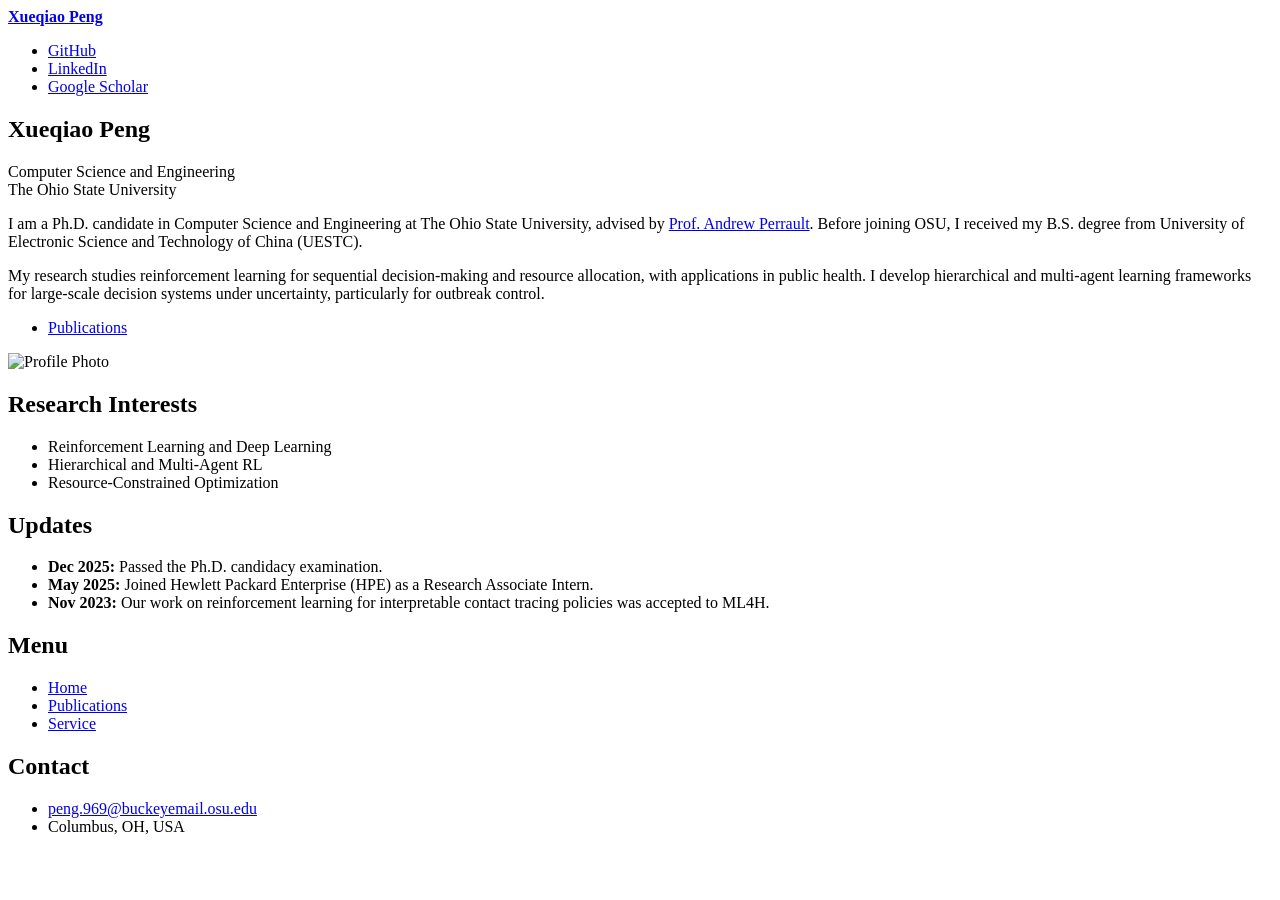
==== index.html @ 5bbfb10b "service change" ====
<!DOCTYPE HTML>
<html>
	<head>
		<title>Xueqiao Peng</title>
		<link rel="icon" href="images/favicon.png" type="image/x-icon">
		<meta charset="utf-8" />
		<meta name="viewport" content="width=device-width, initial-scale=1, user-scalable=no" />
		<link rel="stylesheet" href="assets/css/main.css" />
	</head>

	<body class="is-preload">

		<div id="wrapper">

			<!-- ================= MAIN ================= -->

			<div id="main">
				<div class="inner">

					<header id="header">
						<a href="index.html" class="logo"><strong>Xueqiao Peng</strong></a>
						<ul class="icons">
							<li>
								<a href="https://github.com/XueqiaoPeng" target="_blank" class="icon brands fa-github">
									<span class="label">GitHub</span>
								</a>
							</li>
							<li>
								<a href="https://www.linkedin.com/in/xueqiao-peng-43959520b/" target="_blank" class="icon brands fa-linkedin">
									<span class="label">LinkedIn</span>
								</a>
							</li>
							<li>
								<a href="https://scholar.google.com/citations?user=OROSNfIAAAAJ&hl=en" target="_blank" class="icon solid fa-graduation-cap">
									<span class="label">Google Scholar</span>
								</a>
							</li>
						</ul>
					</header>

					<!-- ===== Banner ===== -->

					<section id="banner">
						<div class="content">
							<header>
								<h1>Xueqiao Peng</h1>
								<p>
									Computer Science and Engineering <br>
									The Ohio State University
								</p>
							</header>

							<p>
								I am a Ph.D. candidate in Computer Science and Engineering at The Ohio State University, advised by 
								<a href="https://aperrault.github.io/" target="_blank">Prof. Andrew Perrault</a>. 
								Before joining OSU, I received my B.S. degree from University of Electronic Science and Technology of China (UESTC).
						
							</p>
							
							<p>
								My research studies reinforcement learning for sequential decision-making and resource allocation, with applications in public health. 
								I develop hierarchical and multi-agent learning frameworks for large-scale decision systems under uncertainty, particularly for outbreak control.
							</p>

							<ul class="actions">
								<!-- <li><a href="projects.html" class="button primary">View Projects</a></li> -->
								<li><a href="publications.html" class="button">Publications</a></li>
							</ul>


						</div>

						<span class="image main">
							<img src="images/IMG_8704.png" alt="Profile Photo" style="width: 200px; max-width: 60vw;" />
						</span>
					</section>

					<!-- ===== Research Areas ===== -->

					<section>
						<header class="major">
							<h2>Research Interests</h2>
						</header>

						<ul>
							<li>Reinforcement Learning and Deep Learning</li>
							<li>Hierarchical and Multi-Agent RL</li>
							<li>Resource-Constrained Optimization</li>
						</ul>
					</section>

					<!-- ===== Updates ===== -->

					<section>
						<header class="major">
							<h2>Updates</h2>
						</header>

						<ul>
							<li><b>Dec 2025:</b> Passed the Ph.D. candidacy examination.</li>
							<li><b>May 2025:</b> Joined Hewlett Packard Enterprise (HPE) as a Research Associate Intern.</li>
							<li><b>Nov 2023:</b> Our work on reinforcement learning for interpretable contact tracing policies was accepted to ML4H.</li>
						</ul>
					</section>
				</div>
			</div>

			<!-- ================= SIDEBAR ================= -->

			<div id="sidebar">
				<div class="inner">

					<nav id="menu">
						<header class="major">
							<h2>Menu</h2>
						</header>
						<ul>
							<li><a href="index.html">Home</a></li>
							<!-- <li><a href="projects.html">Projects</a></li> -->
							<li><a href="publications.html">Publications</a></li>
							<li><a href="service.html">Service</a></li>
						</ul>
					</nav>

					<section>
						<header class="major">
							<h2>Contact</h2>
						</header>
						<ul class="contact">
							<li class="icon solid fa-envelope">
								<a href="mailto:peng.969@buckeyemail.osu.edu">
									peng.969@buckeyemail.osu.edu
								</a>
							</li>
							<li class="icon solid fa-home">
								Columbus, OH, USA
							</li>
						</ul>
					</section>

					<footer id="footer"></footer>

				</div>
			</div>

		</div>

		<script src="assets/js/jquery.min.js"></script>
		<script src="assets/js/browser.min.js"></script>
		<script src="assets/js/breakpoints.min.js"></script>
		<script src="assets/js/util.js"></script>
		<script src="assets/js/main.js"></script>

	</body>
</html>
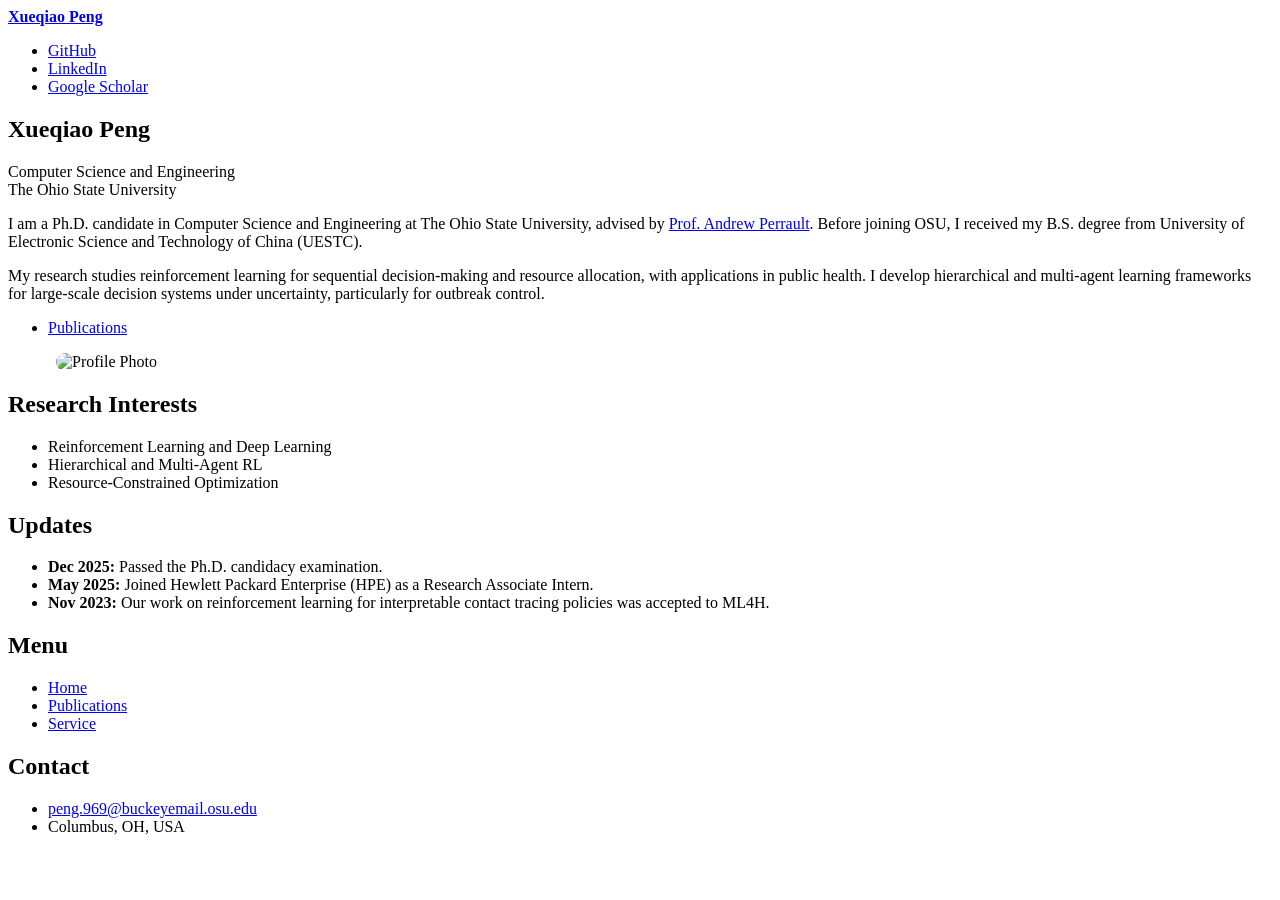
==== commit 6334563f: "photo position" ====
--- a/index.html
+++ b/index.html
@@ -70,8 +70,8 @@
 
 						</div>
 
-						<span class="image main">
-							<img src="images/IMG_8704.png" alt="Profile Photo" style="width: 200px; max-width: 60vw;" />
+						<span class="image main" style="margin-top: 30px; margin-left: 48px;">
+							<img src="images/me.jpg" alt="Profile Photo" style="width: 220px; height: auto; border-radius: 12px;" />
 						</span>
 					</section>
 
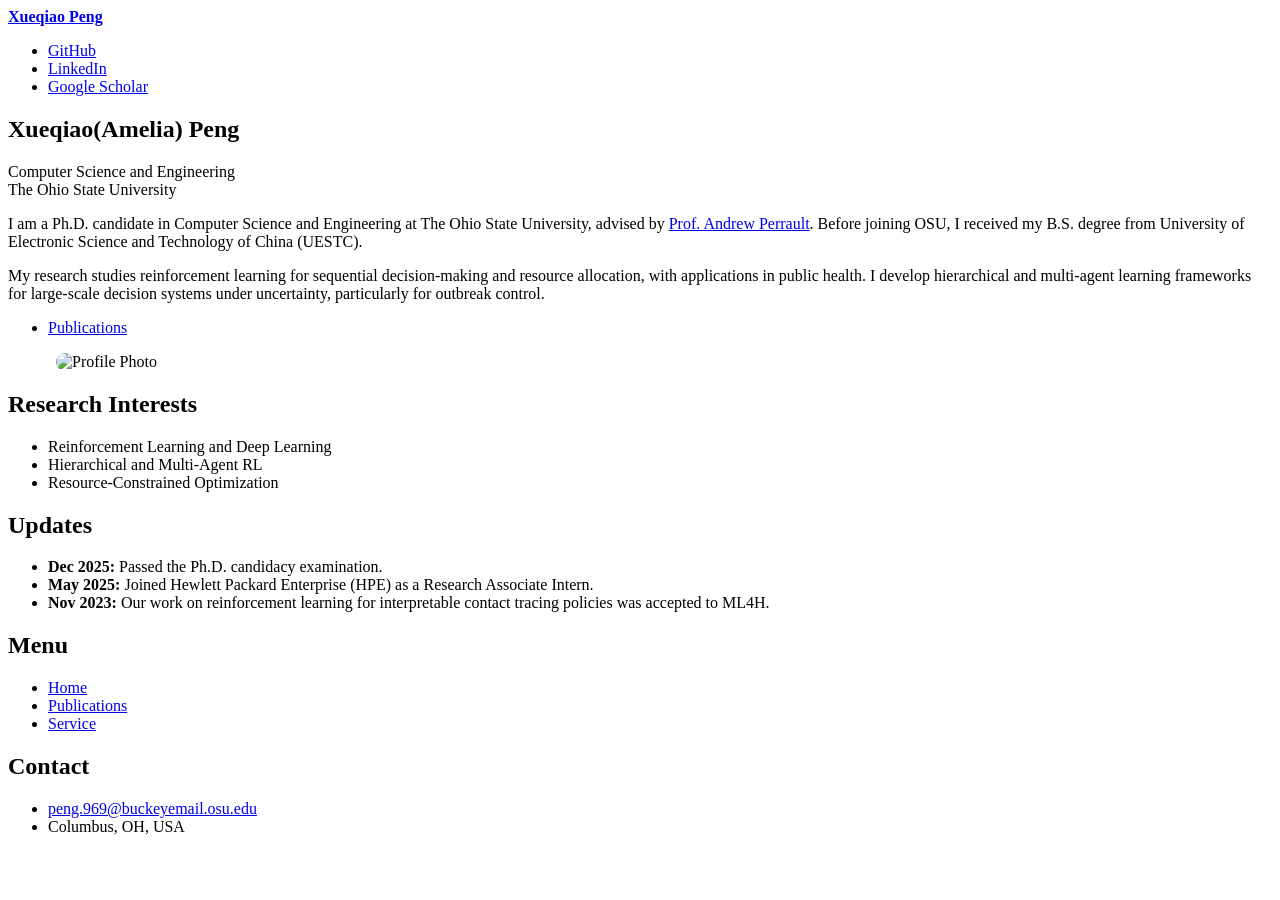
==== commit 0ebd5f55: "name" ====
--- a/index.html
+++ b/index.html
@@ -1,7 +1,7 @@
 <!DOCTYPE HTML>
 <html>
 	<head>
-		<title>Xueqiao Peng</title>
+		<title>Xueqiao(Amelia) Peng</title>
 		<link rel="icon" href="images/favicon.png" type="image/x-icon">
 		<meta charset="utf-8" />
 		<meta name="viewport" content="width=device-width, initial-scale=1, user-scalable=no" />
@@ -43,7 +43,7 @@
 					<section id="banner">
 						<div class="content">
 							<header>
-								<h1>Xueqiao Peng</h1>
+								<h1>Xueqiao(Amelia) Peng</h1>
 								<p>
 									Computer Science and Engineering <br>
 									The Ohio State University
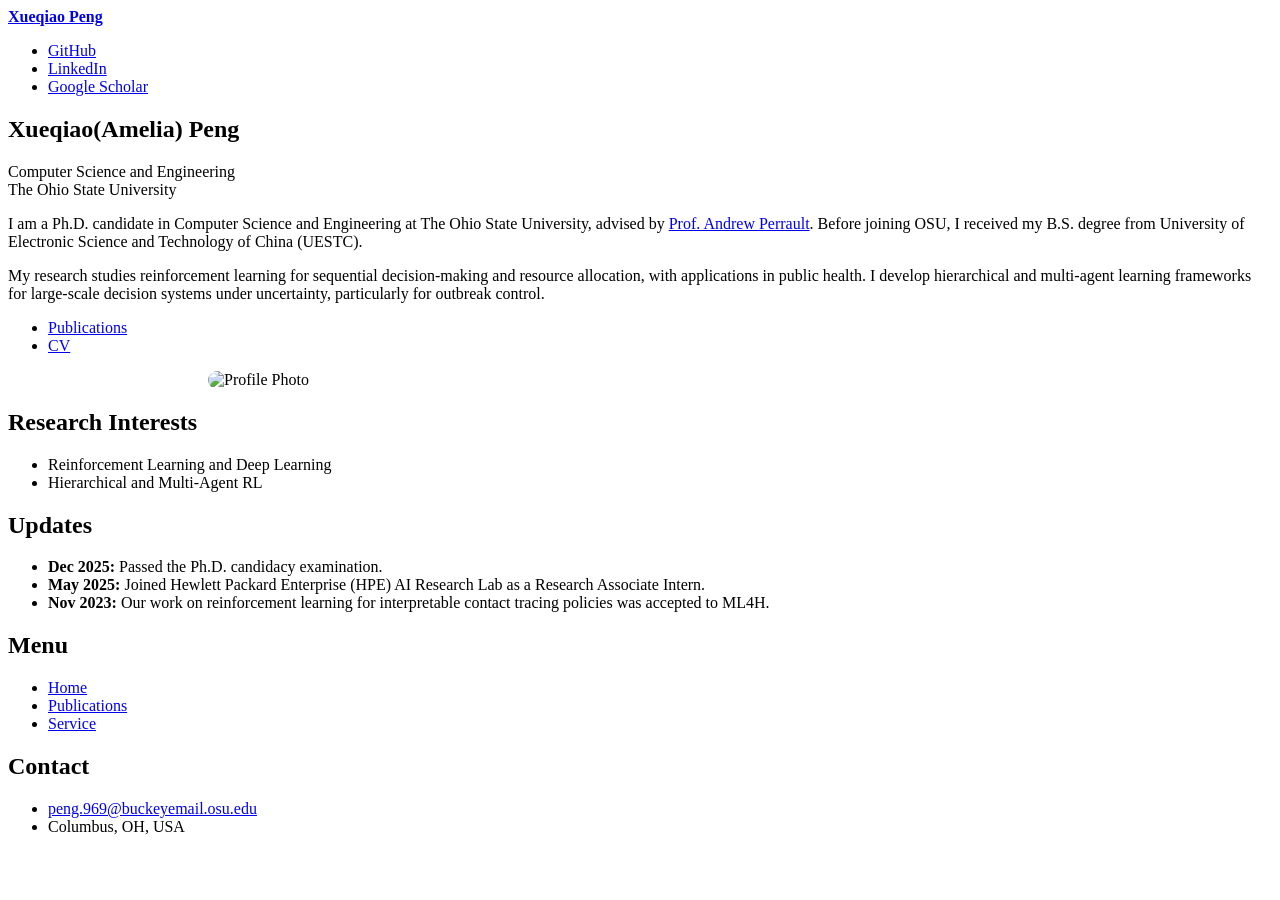
==== commit 2abc456e: "button color" ====
--- a/index.html
+++ b/index.html
@@ -65,13 +65,14 @@
 							<ul class="actions">
 								<!-- <li><a href="projects.html" class="button primary">View Projects</a></li> -->
 								<li><a href="publications.html" class="button">Publications</a></li>
+								<li><a href="papers/Xueqiao_Peng_CV.pdf" target="_blank" rel="noopener noreferrer" class="button">CV</a></li>
 							</ul>
 
 
 						</div>
 
-						<span class="image main" style="margin-top: 30px; margin-left: 48px;">
-							<img src="images/me.jpg" alt="Profile Photo" style="width: 220px; height: auto; border-radius: 12px;" />
+						<span class="image main" style="margin-top: 100px; margin-left: 200px;">
+							<img src="images/me.jpg" alt="Profile Photo" style="width: 300px; height: auto; border-radius: 12px;" />
 						</span>
 					</section>
 
@@ -85,7 +86,7 @@
 						<ul>
 							<li>Reinforcement Learning and Deep Learning</li>
 							<li>Hierarchical and Multi-Agent RL</li>
-							<li>Resource-Constrained Optimization</li>
+							<!-- <li>Resource-Constrained Optimization</li> -->
 						</ul>
 					</section>
 
@@ -98,7 +99,7 @@
 
 						<ul>
 							<li><b>Dec 2025:</b> Passed the Ph.D. candidacy examination.</li>
-							<li><b>May 2025:</b> Joined Hewlett Packard Enterprise (HPE) as a Research Associate Intern.</li>
+							<li><b>May 2025:</b> Joined Hewlett Packard Enterprise (HPE) AI Research Lab as a Research Associate Intern.</li>
 							<li><b>Nov 2023:</b> Our work on reinforcement learning for interpretable contact tracing policies was accepted to ML4H.</li>
 						</ul>
 					</section>
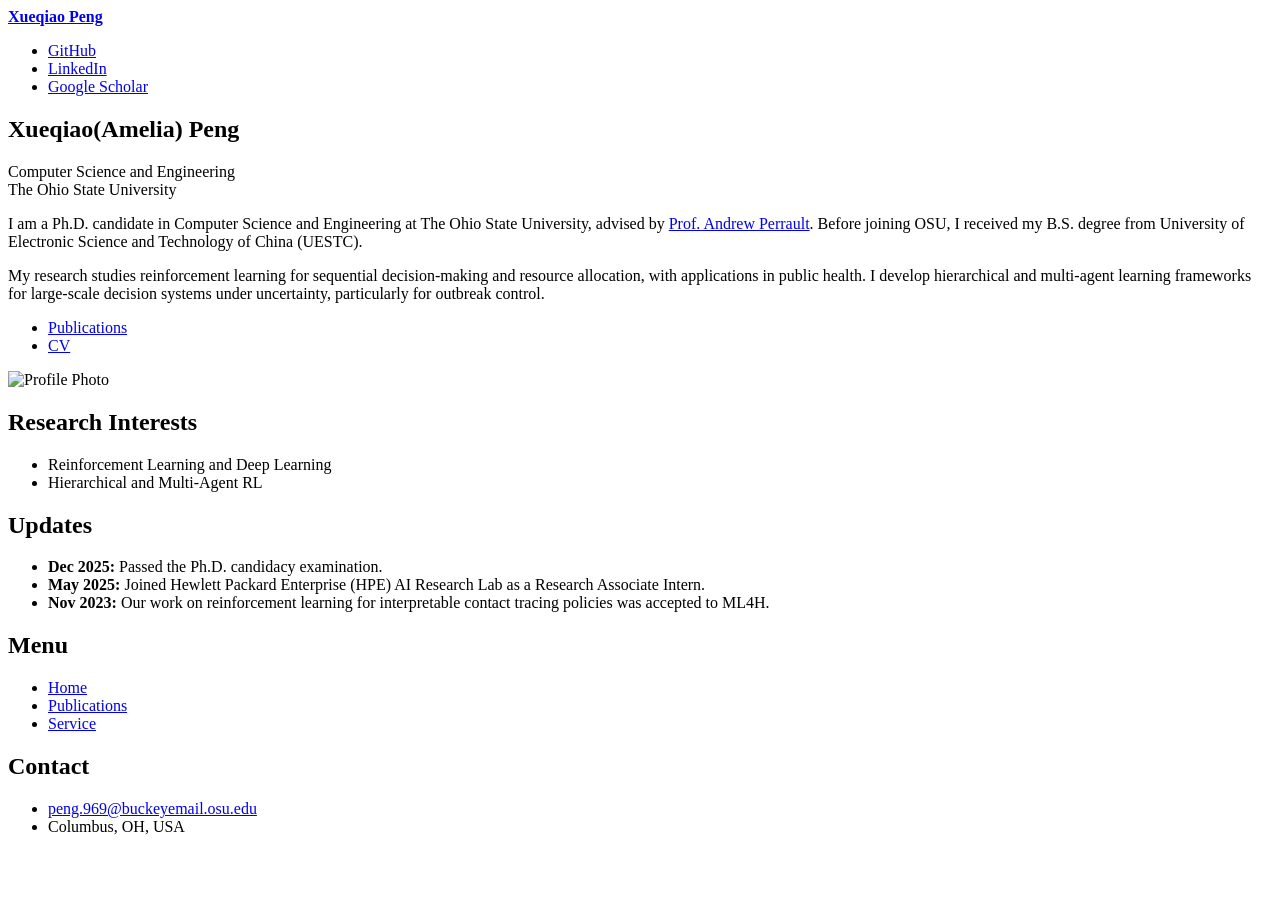
==== commit ce7da0ae: "Update index.html" ====
--- a/index.html
+++ b/index.html
@@ -4,7 +4,7 @@
 		<title>Xueqiao(Amelia) Peng</title>
 		<link rel="icon" href="images/favicon.png" type="image/x-icon">
 		<meta charset="utf-8" />
-		<meta name="viewport" content="width=device-width, initial-scale=1, user-scalable=no" />
+		<meta name="viewport" content="width=device-width, initial-scale=1，user-scalable=no" />
 		<link rel="stylesheet" href="assets/css/main.css" />
 	</head>
 
@@ -71,9 +71,9 @@
 
 						</div>
 
-						<span class="image main" style="margin-top: 100px; margin-left: 200px;">
-							<img src="images/me.jpg" alt="Profile Photo" style="width: 300px; height: auto; border-radius: 12px;" />
-						</span>
+						<div class="profile-photo">
+							<img src="images/me.jpg" alt="Profile Photo" />
+						</div>
 					</section>
 
 					<!-- ===== Research Areas ===== -->
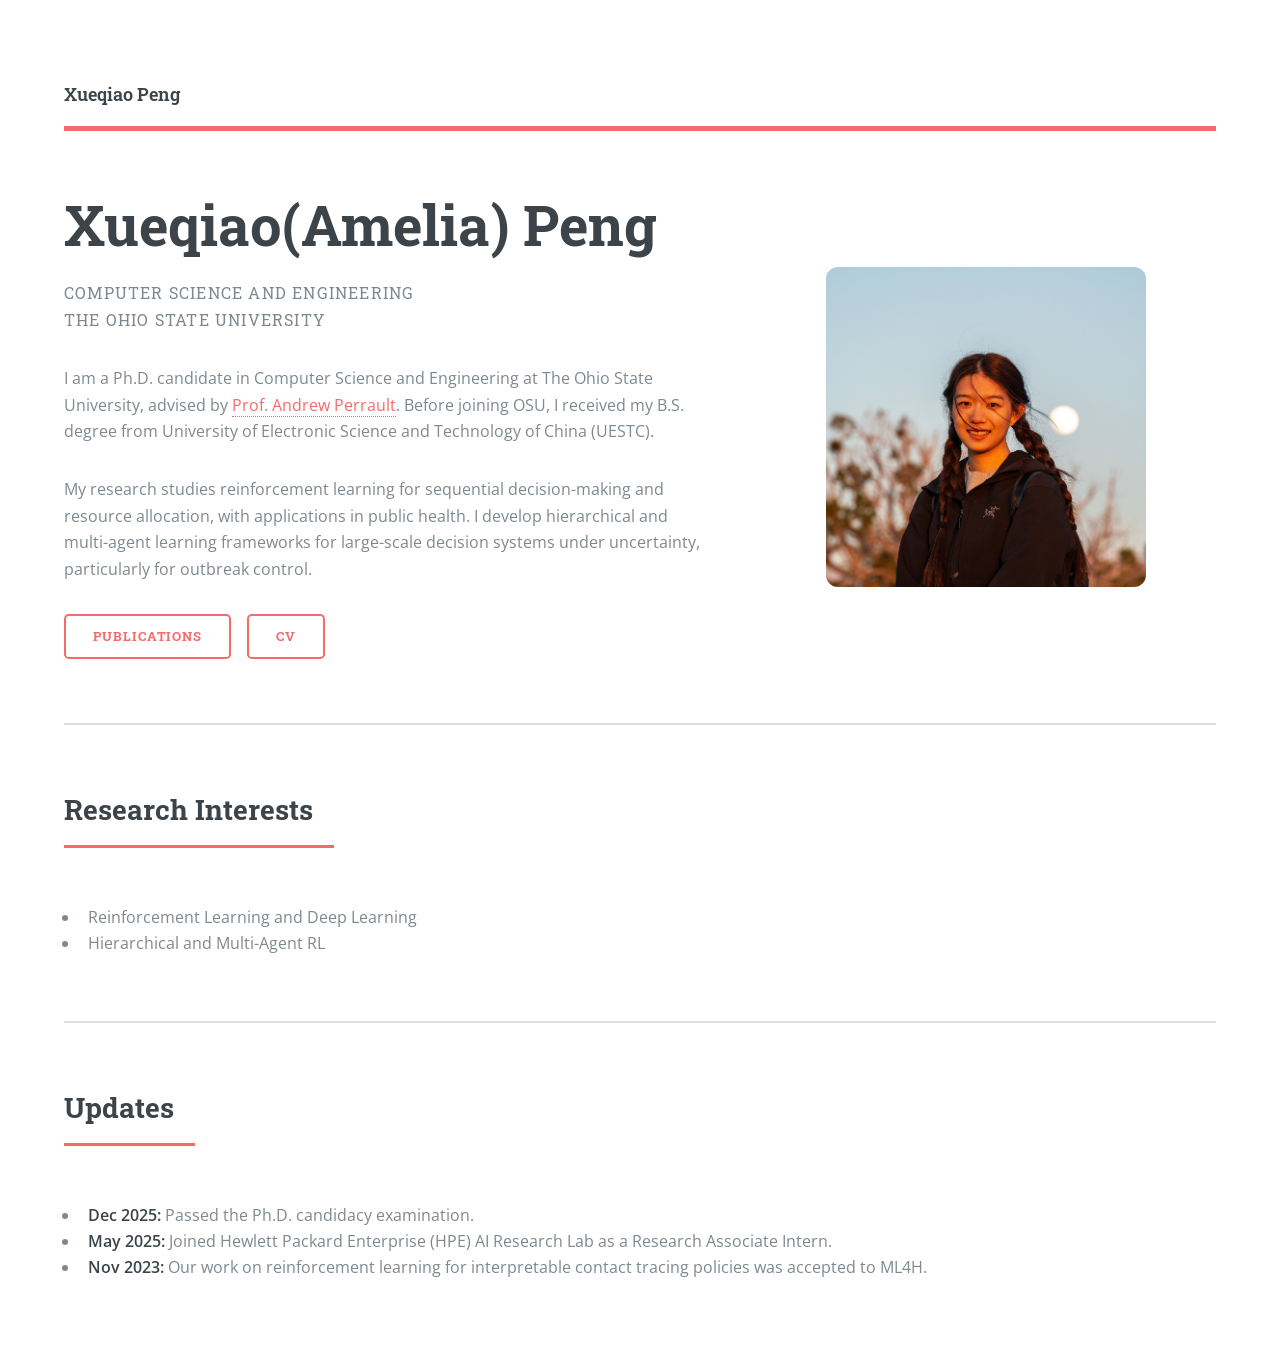
==== commit b8df007b: "update email" ====
--- a/index.html
+++ b/index.html
@@ -4,7 +4,7 @@
 		<title>Xueqiao(Amelia) Peng</title>
 		<link rel="icon" href="images/favicon.png" type="image/x-icon">
 		<meta charset="utf-8" />
-		<meta name="viewport" content="width=device-width, initial-scale=1，user-scalable=no" />
+		<meta name="viewport" content="width=device-width, initial-scale=1" />
 		<link rel="stylesheet" href="assets/css/main.css" />
 	</head>
 
@@ -71,9 +71,9 @@
 
 						</div>
 
-						<div class="profile-photo">
+						<span class="image object profile-photo">
 							<img src="images/me.jpg" alt="Profile Photo" />
-						</div>
+						</span>
 					</section>
 
 					<!-- ===== Research Areas ===== -->
@@ -129,8 +129,8 @@
 						</header>
 						<ul class="contact">
 							<li class="icon solid fa-envelope">
-								<a href="mailto:peng.969@buckeyemail.osu.edu">
-									peng.969@buckeyemail.osu.edu
+								<a href="mailto:peng.969@osu.edu">
+									peng.969@osu.edu
 								</a>
 							</li>
 							<li class="icon solid fa-home">
--- a/assets/css/main.css
+++ b/assets/css/main.css
@@ -0,0 +1,2341 @@
+@import url(fontawesome-all.min.css);
+@import url("https://fonts.googleapis.com/css?family=Open+Sans:400,600,400italic,600italic|Roboto+Slab:400,700");
+/*
+	Editorial by HTML5 UP
+	html5up.net | @ajlkn
+	Free for personal and commercial use under the CCA 3.0 license (html5up.net/license)
+*/
+html, body, div, span, applet, object,
+iframe, h1, h2, h3, h4, h5, h6, p, blockquote,
+pre, a, abbr, acronym, address, big, cite,
+code, del, dfn, em, img, ins, kbd, q, s, samp,
+small, strike, strong, sub, sup, tt, var, b,
+u, i, center, dl, dt, dd, ol, ul, li, fieldset,
+form, label, legend, table, caption, tbody,
+tfoot, thead, tr, th, td, article, aside,
+canvas, details, embed, figure, figcaption,
+footer, header, hgroup, menu, nav, output, ruby,
+section, summary, time, mark, audio, video {
+  margin: 0;
+  padding: 0;
+  border: 0;
+  font-size: 100%;
+  font: inherit;
+  vertical-align: baseline; }
+
+article, aside, details, figcaption, figure,
+footer, header, hgroup, menu, nav, section {
+  display: block; }
+
+body {
+  line-height: 1; }
+
+ol, ul {
+  list-style: none; }
+
+blockquote, q {
+  quotes: none; }
+  blockquote:before, blockquote:after, q:before, q:after {
+    content: '';
+    content: none; }
+
+table {
+  border-collapse: collapse;
+  border-spacing: 0; }
+
+body {
+  -webkit-text-size-adjust: none; }
+
+mark {
+  background-color: transparent;
+  color: inherit; }
+
+input::-moz-focus-inner {
+  border: 0;
+  padding: 0; }
+
+input, select, textarea {
+  -moz-appearance: none;
+  -webkit-appearance: none;
+  -ms-appearance: none;
+  appearance: none; }
+
+/* Basic */
+@-ms-viewport {
+  width: device-width; }
+
+body {
+  -ms-overflow-style: scrollbar; }
+
+@media screen and (max-width: 480px) {
+  html, body {
+    min-width: 320px; } }
+
+html {
+  box-sizing: border-box; }
+
+*, *:before, *:after {
+  box-sizing: inherit; }
+
+body {
+  background: #ffffff; }
+  body.is-preload *, body.is-preload *:before, body.is-preload *:after, body.is-resizing *, body.is-resizing *:before, body.is-resizing *:after {
+    -moz-animation: none !important;
+    -webkit-animation: none !important;
+    -ms-animation: none !important;
+    animation: none !important;
+    -moz-transition: none !important;
+    -webkit-transition: none !important;
+    -ms-transition: none !important;
+    transition: none !important; }
+
+/* Type */
+body, input, select, textarea {
+  color: #7f888f;
+  font-family: "Open Sans", sans-serif;
+  font-size: 13pt;
+  font-weight: 400;
+  line-height: 1.65; }
+  @media screen and (max-width: 1680px) {
+    body, input, select, textarea {
+      font-size: 11pt; } }
+  @media screen and (max-width: 1280px) {
+    body, input, select, textarea {
+      font-size: 10pt; } }
+  @media screen and (max-width: 360px) {
+    body, input, select, textarea {
+      font-size: 9pt; } }
+
+a {
+  -moz-transition: color 0.2s ease-in-out, border-bottom-color 0.2s ease-in-out;
+  -webkit-transition: color 0.2s ease-in-out, border-bottom-color 0.2s ease-in-out;
+  -ms-transition: color 0.2s ease-in-out, border-bottom-color 0.2s ease-in-out;
+  transition: color 0.2s ease-in-out, border-bottom-color 0.2s ease-in-out;
+  border-bottom: dotted 1px;
+  color: #f56a6a;
+  text-decoration: none; }
+  a:hover {
+    border-bottom-color: #f56a6a;
+    color: #f56a6a !important; }
+    a:hover strong {
+      color: inherit; }
+
+strong, b {
+  color: #3d4449;
+  font-weight: 600; }
+
+em, i {
+  font-style: italic; }
+
+p {
+  margin: 0 0 2em 0; }
+
+h1, h2, h3, h4, h5, h6 {
+  color: #3d4449;
+  font-family: "Roboto Slab", serif;
+  font-weight: 700;
+  line-height: 1.5;
+  margin: 0 0 1em 0; }
+  h1 a, h2 a, h3 a, h4 a, h5 a, h6 a {
+    color: inherit;
+    text-decoration: none;
+    border-bottom: 0; }
+
+h1 {
+  font-size: 4em;
+  margin: 0 0 0.5em 0;
+  line-height: 1.3; }
+
+h2 {
+  font-size: 1.75em; }
+
+h3 {
+  font-size: 1.25em; }
+
+h4 {
+  font-size: 1.1em; }
+
+h5 {
+  font-size: 0.9em; }
+
+h6 {
+  font-size: 0.7em; }
+
+@media screen and (max-width: 1680px) {
+  h1 {
+    font-size: 3.5em; } }
+
+@media screen and (max-width: 980px) {
+  h1 {
+    font-size: 3.25em; } }
+
+@media screen and (max-width: 736px) {
+  h1 {
+    font-size: 2em;
+    line-height: 1.4; }
+  h2 {
+    font-size: 1.5em; } }
+
+sub {
+  font-size: 0.8em;
+  position: relative;
+  top: 0.5em; }
+
+sup {
+  font-size: 0.8em;
+  position: relative;
+  top: -0.5em; }
+
+blockquote {
+  border-left: solid 3px rgba(210, 215, 217, 0.75);
+  font-style: italic;
+  margin: 0 0 2em 0;
+  padding: 0.5em 0 0.5em 2em; }
+
+code {
+  background: rgba(230, 235, 237, 0.25);
+  border-radius: 0.375em;
+  border: solid 1px rgba(210, 215, 217, 0.75);
+  font-family: "Courier New", monospace;
+  font-size: 0.9em;
+  margin: 0 0.25em;
+  padding: 0.25em 0.65em; }
+
+pre {
+  -webkit-overflow-scrolling: touch;
+  font-family: "Courier New", monospace;
+  font-size: 0.9em;
+  margin: 0 0 2em 0; }
+  pre code {
+    display: block;
+    line-height: 1.75;
+    padding: 1em 1.5em;
+    overflow-x: auto; }
+
+hr {
+  border: 0;
+  border-bottom: solid 1px rgba(210, 215, 217, 0.75);
+  margin: 2em 0; }
+  hr.major {
+    margin: 3em 0; }
+
+.align-left {
+  text-align: left; }
+
+.align-center {
+  text-align: center; }
+
+.align-right {
+  text-align: right; }
+
+/* Row */
+.row {
+  display: flex;
+  flex-wrap: wrap;
+  box-sizing: border-box;
+  align-items: stretch; }
+  .row > * {
+    box-sizing: border-box; }
+  .row.gtr-uniform > * > :last-child {
+    margin-bottom: 0; }
+  .row.aln-left {
+    justify-content: flex-start; }
+  .row.aln-center {
+    justify-content: center; }
+  .row.aln-right {
+    justify-content: flex-end; }
+  .row.aln-top {
+    align-items: flex-start; }
+  .row.aln-middle {
+    align-items: center; }
+  .row.aln-bottom {
+    align-items: flex-end; }
+  .row > .imp {
+    order: -1; }
+  .row > .col-1 {
+    width: 8.33333%; }
+  .row > .off-1 {
+    margin-left: 8.33333%; }
+  .row > .col-2 {
+    width: 16.66667%; }
+  .row > .off-2 {
+    margin-left: 16.66667%; }
+  .row > .col-3 {
+    width: 25%; }
+  .row > .off-3 {
+    margin-left: 25%; }
+  .row > .col-4 {
+    width: 33.33333%; }
+  .row > .off-4 {
+    margin-left: 33.33333%; }
+  .row > .col-5 {
+    width: 41.66667%; }
+  .row > .off-5 {
+    margin-left: 41.66667%; }
+  .row > .col-6 {
+    width: 50%; }
+  .row > .off-6 {
+    margin-left: 50%; }
+  .row > .col-7 {
+    width: 58.33333%; }
+  .row > .off-7 {
+    margin-left: 58.33333%; }
+  .row > .col-8 {
+    width: 66.66667%; }
+  .row > .off-8 {
+    margin-left: 66.66667%; }
+  .row > .col-9 {
+    width: 75%; }
+  .row > .off-9 {
+    margin-left: 75%; }
+  .row > .col-10 {
+    width: 83.33333%; }
+  .row > .off-10 {
+    margin-left: 83.33333%; }
+  .row > .col-11 {
+    width: 91.66667%; }
+  .row > .off-11 {
+    margin-left: 91.66667%; }
+  .row > .col-12 {
+    width: 100%; }
+  .row > .off-12 {
+    margin-left: 100%; }
+  .row.gtr-0 {
+    margin-top: 0;
+    margin-left: 0em; }
+    .row.gtr-0 > * {
+      padding: 0 0 0 0em; }
+    .row.gtr-0.gtr-uniform {
+      margin-top: 0em; }
+      .row.gtr-0.gtr-uniform > * {
+        padding-top: 0em; }
+  .row.gtr-25 {
+    margin-top: 0;
+    margin-left: -0.375em; }
+    .row.gtr-25 > * {
+      padding: 0 0 0 0.375em; }
+    .row.gtr-25.gtr-uniform {
+      margin-top: -0.375em; }
+      .row.gtr-25.gtr-uniform > * {
+        padding-top: 0.375em; }
+  .row.gtr-50 {
+    margin-top: 0;
+    margin-left: -0.75em; }
+    .row.gtr-50 > * {
+      padding: 0 0 0 0.75em; }
+    .row.gtr-50.gtr-uniform {
+      margin-top: -0.75em; }
+      .row.gtr-50.gtr-uniform > * {
+        padding-top: 0.75em; }
+  .row {
+    margin-top: 0;
+    margin-left: -1.5em; }
+    .row > * {
+      padding: 0 0 0 1.5em; }
+    .row.gtr-uniform {
+      margin-top: -1.5em; }
+      .row.gtr-uniform > * {
+        padding-top: 1.5em; }
+  .row.gtr-150 {
+    margin-top: 0;
+    margin-left: -2.25em; }
+    .row.gtr-150 > * {
+      padding: 0 0 0 2.25em; }
+    .row.gtr-150.gtr-uniform {
+      margin-top: -2.25em; }
+      .row.gtr-150.gtr-uniform > * {
+        padding-top: 2.25em; }
+  .row.gtr-200 {
+    margin-top: 0;
+    margin-left: -3em; }
+    .row.gtr-200 > * {
+      padding: 0 0 0 3em; }
+    .row.gtr-200.gtr-uniform {
+      margin-top: -3em; }
+      .row.gtr-200.gtr-uniform > * {
+        padding-top: 3em; }
+  @media screen and (max-width: 1680px) {
+    .row {
+      display: flex;
+      flex-wrap: wrap;
+      box-sizing: border-box;
+      align-items: stretch; }
+      .row > * {
+        box-sizing: border-box; }
+      .row.gtr-uniform > * > :last-child {
+        margin-bottom: 0; }
+      .row.aln-left {
+        justify-content: flex-start; }
+      .row.aln-center {
+        justify-content: center; }
+      .row.aln-right {
+        justify-content: flex-end; }
+      .row.aln-top {
+        align-items: flex-start; }
+      .row.aln-middle {
+        align-items: center; }
+      .row.aln-bottom {
+        align-items: flex-end; }
+      .row > .imp-xlarge {
+        order: -1; }
+      .row > .col-1-xlarge {
+        width: 8.33333%; }
+      .row > .off-1-xlarge {
+        margin-left: 8.33333%; }
+      .row > .col-2-xlarge {
+        width: 16.66667%; }
+      .row > .off-2-xlarge {
+        margin-left: 16.66667%; }
+      .row > .col-3-xlarge {
+        width: 25%; }
+      .row > .off-3-xlarge {
+        margin-left: 25%; }
+      .row > .col-4-xlarge {
+        width: 33.33333%; }
+      .row > .off-4-xlarge {
+        margin-left: 33.33333%; }
+      .row > .col-5-xlarge {
+        width: 41.66667%; }
+      .row > .off-5-xlarge {
+        margin-left: 41.66667%; }
+      .row > .col-6-xlarge {
+        width: 50%; }
+      .row > .off-6-xlarge {
+        margin-left: 50%; }
+      .row > .col-7-xlarge {
+        width: 58.33333%; }
+      .row > .off-7-xlarge {
+        margin-left: 58.33333%; }
+      .row > .col-8-xlarge {
+        width: 66.66667%; }
+      .row > .off-8-xlarge {
+        margin-left: 66.66667%; }
+      .row > .col-9-xlarge {
+        width: 75%; }
+      .row > .off-9-xlarge {
+        margin-left: 75%; }
+      .row > .col-10-xlarge {
+        width: 83.33333%; }
+      .row > .off-10-xlarge {
+        margin-left: 83.33333%; }
+      .row > .col-11-xlarge {
+        width: 91.66667%; }
+      .row > .off-11-xlarge {
+        margin-left: 91.66667%; }
+      .row > .col-12-xlarge {
+        width: 100%; }
+      .row > .off-12-xlarge {
+        margin-left: 100%; }
+      .row.gtr-0 {
+        margin-top: 0;
+        margin-left: 0em; }
+        .row.gtr-0 > * {
+          padding: 0 0 0 0em; }
+        .row.gtr-0.gtr-uniform {
+          margin-top: 0em; }
+          .row.gtr-0.gtr-uniform > * {
+            padding-top: 0em; }
+      .row.gtr-25 {
+        margin-top: 0;
+        margin-left: -0.375em; }
+        .row.gtr-25 > * {
+          padding: 0 0 0 0.375em; }
+        .row.gtr-25.gtr-uniform {
+          margin-top: -0.375em; }
+          .row.gtr-25.gtr-uniform > * {
+            padding-top: 0.375em; }
+      .row.gtr-50 {
+        margin-top: 0;
+        margin-left: -0.75em; }
+        .row.gtr-50 > * {
+          padding: 0 0 0 0.75em; }
+        .row.gtr-50.gtr-uniform {
+          margin-top: -0.75em; }
+          .row.gtr-50.gtr-uniform > * {
+            padding-top: 0.75em; }
+      .row {
+        margin-top: 0;
+        margin-left: -1.5em; }
+        .row > * {
+          padding: 0 0 0 1.5em; }
+        .row.gtr-uniform {
+          margin-top: -1.5em; }
+          .row.gtr-uniform > * {
+            padding-top: 1.5em; }
+      .row.gtr-150 {
+        margin-top: 0;
+        margin-left: -2.25em; }
+        .row.gtr-150 > * {
+          padding: 0 0 0 2.25em; }
+        .row.gtr-150.gtr-uniform {
+          margin-top: -2.25em; }
+          .row.gtr-150.gtr-uniform > * {
+            padding-top: 2.25em; }
+      .row.gtr-200 {
+        margin-top: 0;
+        margin-left: -3em; }
+        .row.gtr-200 > * {
+          padding: 0 0 0 3em; }
+        .row.gtr-200.gtr-uniform {
+          margin-top: -3em; }
+          .row.gtr-200.gtr-uniform > * {
+            padding-top: 3em; } }
+  @media screen and (max-width: 1280px) {
+    .row {
+      display: flex;
+      flex-wrap: wrap;
+      box-sizing: border-box;
+      align-items: stretch; }
+      .row > * {
+        box-sizing: border-box; }
+      .row.gtr-uniform > * > :last-child {
+        margin-bottom: 0; }
+      .row.aln-left {
+        justify-content: flex-start; }
+      .row.aln-center {
+        justify-content: center; }
+      .row.aln-right {
+        justify-content: flex-end; }
+      .row.aln-top {
+        align-items: flex-start; }
+      .row.aln-middle {
+        align-items: center; }
+      .row.aln-bottom {
+        align-items: flex-end; }
+      .row > .imp-large {
+        order: -1; }
+      .row > .col-1-large {
+        width: 8.33333%; }
+      .row > .off-1-large {
+        margin-left: 8.33333%; }
+      .row > .col-2-large {
+        width: 16.66667%; }
+      .row > .off-2-large {
+        margin-left: 16.66667%; }
+      .row > .col-3-large {
+        width: 25%; }
+      .row > .off-3-large {
+        margin-left: 25%; }
+      .row > .col-4-large {
+        width: 33.33333%; }
+      .row > .off-4-large {
+        margin-left: 33.33333%; }
+      .row > .col-5-large {
+        width: 41.66667%; }
+      .row > .off-5-large {
+        margin-left: 41.66667%; }
+      .row > .col-6-large {
+        width: 50%; }
+      .row > .off-6-large {
+        margin-left: 50%; }
+      .row > .col-7-large {
+        width: 58.33333%; }
+      .row > .off-7-large {
+        margin-left: 58.33333%; }
+      .row > .col-8-large {
+        width: 66.66667%; }
+      .row > .off-8-large {
+        margin-left: 66.66667%; }
+      .row > .col-9-large {
+        width: 75%; }
+      .row > .off-9-large {
+        margin-left: 75%; }
+      .row > .col-10-large {
+        width: 83.33333%; }
+      .row > .off-10-large {
+        margin-left: 83.33333%; }
+      .row > .col-11-large {
+        width: 91.66667%; }
+      .row > .off-11-large {
+        margin-left: 91.66667%; }
+      .row > .col-12-large {
+        width: 100%; }
+      .row > .off-12-large {
+        margin-left: 100%; }
+      .row.gtr-0 {
+        margin-top: 0;
+        margin-left: 0em; }
+        .row.gtr-0 > * {
+          padding: 0 0 0 0em; }
+        .row.gtr-0.gtr-uniform {
+          margin-top: 0em; }
+          .row.gtr-0.gtr-uniform > * {
+            padding-top: 0em; }
+      .row.gtr-25 {
+        margin-top: 0;
+        margin-left: -0.375em; }
+        .row.gtr-25 > * {
+          padding: 0 0 0 0.375em; }
+        .row.gtr-25.gtr-uniform {
+          margin-top: -0.375em; }
+          .row.gtr-25.gtr-uniform > * {
+            padding-top: 0.375em; }
+      .row.gtr-50 {
+        margin-top: 0;
+        margin-left: -0.75em; }
+        .row.gtr-50 > * {
+          padding: 0 0 0 0.75em; }
+        .row.gtr-50.gtr-uniform {
+          margin-top: -0.75em; }
+          .row.gtr-50.gtr-uniform > * {
+            padding-top: 0.75em; }
+      .row {
+        margin-top: 0;
+        margin-left: -1.5em; }
+        .row > * {
+          padding: 0 0 0 1.5em; }
+        .row.gtr-uniform {
+          margin-top: -1.5em; }
+          .row.gtr-uniform > * {
+            padding-top: 1.5em; }
+      .row.gtr-150 {
+        margin-top: 0;
+        margin-left: -2.25em; }
+        .row.gtr-150 > * {
+          padding: 0 0 0 2.25em; }
+        .row.gtr-150.gtr-uniform {
+          margin-top: -2.25em; }
+          .row.gtr-150.gtr-uniform > * {
+            padding-top: 2.25em; }
+      .row.gtr-200 {
+        margin-top: 0;
+        margin-left: -3em; }
+        .row.gtr-200 > * {
+          padding: 0 0 0 3em; }
+        .row.gtr-200.gtr-uniform {
+          margin-top: -3em; }
+          .row.gtr-200.gtr-uniform > * {
+            padding-top: 3em; } }
+  @media screen and (max-width: 980px) {
+    .row {
+      display: flex;
+      flex-wrap: wrap;
+      box-sizing: border-box;
+      align-items: stretch; }
+      .row > * {
+        box-sizing: border-box; }
+      .row.gtr-uniform > * > :last-child {
+        margin-bottom: 0; }
+      .row.aln-left {
+        justify-content: flex-start; }
+      .row.aln-center {
+        justify-content: center; }
+      .row.aln-right {
+        justify-content: flex-end; }
+      .row.aln-top {
+        align-items: flex-start; }
+      .row.aln-middle {
+        align-items: center; }
+      .row.aln-bottom {
+        align-items: flex-end; }
+      .row > .imp-medium {
+        order: -1; }
+      .row > .col-1-medium {
+        width: 8.33333%; }
+      .row > .off-1-medium {
+        margin-left: 8.33333%; }
+      .row > .col-2-medium {
+        width: 16.66667%; }
+      .row > .off-2-medium {
+        margin-left: 16.66667%; }
+      .row > .col-3-medium {
+        width: 25%; }
+      .row > .off-3-medium {
+        margin-left: 25%; }
+      .row > .col-4-medium {
+        width: 33.33333%; }
+      .row > .off-4-medium {
+        margin-left: 33.33333%; }
+      .row > .col-5-medium {
+        width: 41.66667%; }
+      .row > .off-5-medium {
+        margin-left: 41.66667%; }
+      .row > .col-6-medium {
+        width: 50%; }
+      .row > .off-6-medium {
+        margin-left: 50%; }
+      .row > .col-7-medium {
+        width: 58.33333%; }
+      .row > .off-7-medium {
+        margin-left: 58.33333%; }
+      .row > .col-8-medium {
+        width: 66.66667%; }
+      .row > .off-8-medium {
+        margin-left: 66.66667%; }
+      .row > .col-9-medium {
+        width: 75%; }
+      .row > .off-9-medium {
+        margin-left: 75%; }
+      .row > .col-10-medium {
+        width: 83.33333%; }
+      .row > .off-10-medium {
+        margin-left: 83.33333%; }
+      .row > .col-11-medium {
+        width: 91.66667%; }
+      .row > .off-11-medium {
+        margin-left: 91.66667%; }
+      .row > .col-12-medium {
+        width: 100%; }
+      .row > .off-12-medium {
+        margin-left: 100%; }
+      .row.gtr-0 {
+        margin-top: 0;
+        margin-left: 0em; }
+        .row.gtr-0 > * {
+          padding: 0 0 0 0em; }
+        .row.gtr-0.gtr-uniform {
+          margin-top: 0em; }
+          .row.gtr-0.gtr-uniform > * {
+            padding-top: 0em; }
+      .row.gtr-25 {
+        margin-top: 0;
+        margin-left: -0.375em; }
+        .row.gtr-25 > * {
+          padding: 0 0 0 0.375em; }
+        .row.gtr-25.gtr-uniform {
+          margin-top: -0.375em; }
+          .row.gtr-25.gtr-uniform > * {
+            padding-top: 0.375em; }
+      .row.gtr-50 {
+        margin-top: 0;
+        margin-left: -0.75em; }
+        .row.gtr-50 > * {
+          padding: 0 0 0 0.75em; }
+        .row.gtr-50.gtr-uniform {
+          margin-top: -0.75em; }
+          .row.gtr-50.gtr-uniform > * {
+            padding-top: 0.75em; }
+      .row {
+        margin-top: 0;
+        margin-left: -1.5em; }
+        .row > * {
+          padding: 0 0 0 1.5em; }
+        .row.gtr-uniform {
+          margin-top: -1.5em; }
+          .row.gtr-uniform > * {
+            padding-top: 1.5em; }
+      .row.gtr-150 {
+        margin-top: 0;
+        margin-left: -2.25em; }
+        .row.gtr-150 > * {
+          padding: 0 0 0 2.25em; }
+        .row.gtr-150.gtr-uniform {
+          margin-top: -2.25em; }
+          .row.gtr-150.gtr-uniform > * {
+            padding-top: 2.25em; }
+      .row.gtr-200 {
+        margin-top: 0;
+        margin-left: -3em; }
+        .row.gtr-200 > * {
+          padding: 0 0 0 3em; }
+        .row.gtr-200.gtr-uniform {
+          margin-top: -3em; }
+          .row.gtr-200.gtr-uniform > * {
+            padding-top: 3em; } }
+  @media screen and (max-width: 736px) {
+    .row {
+      display: flex;
+      flex-wrap: wrap;
+      box-sizing: border-box;
+      align-items: stretch; }
+      .row > * {
+        box-sizing: border-box; }
+      .row.gtr-uniform > * > :last-child {
+        margin-bottom: 0; }
+      .row.aln-left {
+        justify-content: flex-start; }
+      .row.aln-center {
+        justify-content: center; }
+      .row.aln-right {
+        justify-content: flex-end; }
+      .row.aln-top {
+        align-items: flex-start; }
+      .row.aln-middle {
+        align-items: center; }
+      .row.aln-bottom {
+        align-items: flex-end; }
+      .row > .imp-small {
+        order: -1; }
+      .row > .col-1-small {
+        width: 8.33333%; }
+      .row > .off-1-small {
+        margin-left: 8.33333%; }
+      .row > .col-2-small {
+        width: 16.66667%; }
+      .row > .off-2-small {
+        margin-left: 16.66667%; }
+      .row > .col-3-small {
+        width: 25%; }
+      .row > .off-3-small {
+        margin-left: 25%; }
+      .row > .col-4-small {
+        width: 33.33333%; }
+      .row > .off-4-small {
+        margin-left: 33.33333%; }
+      .row > .col-5-small {
+        width: 41.66667%; }
+      .row > .off-5-small {
+        margin-left: 41.66667%; }
+      .row > .col-6-small {
+        width: 50%; }
+      .row > .off-6-small {
+        margin-left: 50%; }
+      .row > .col-7-small {
+        width: 58.33333%; }
+      .row > .off-7-small {
+        margin-left: 58.33333%; }
+      .row > .col-8-small {
+        width: 66.66667%; }
+      .row > .off-8-small {
+        margin-left: 66.66667%; }
+      .row > .col-9-small {
+        width: 75%; }
+      .row > .off-9-small {
+        margin-left: 75%; }
+      .row > .col-10-small {
+        width: 83.33333%; }
+      .row > .off-10-small {
+        margin-left: 83.33333%; }
+      .row > .col-11-small {
+        width: 91.66667%; }
+      .row > .off-11-small {
+        margin-left: 91.66667%; }
+      .row > .col-12-small {
+        width: 100%; }
+      .row > .off-12-small {
+        margin-left: 100%; }
+      .row.gtr-0 {
+        margin-top: 0;
+        margin-left: 0em; }
+        .row.gtr-0 > * {
+          padding: 0 0 0 0em; }
+        .row.gtr-0.gtr-uniform {
+          margin-top: 0em; }
+          .row.gtr-0.gtr-uniform > * {
+            padding-top: 0em; }
+      .row.gtr-25 {
+        margin-top: 0;
+        margin-left: -0.375em; }
+        .row.gtr-25 > * {
+          padding: 0 0 0 0.375em; }
+        .row.gtr-25.gtr-uniform {
+          margin-top: -0.375em; }
+          .row.gtr-25.gtr-uniform > * {
+            padding-top: 0.375em; }
+      .row.gtr-50 {
+        margin-top: 0;
+        margin-left: -0.75em; }
+        .row.gtr-50 > * {
+          padding: 0 0 0 0.75em; }
+        .row.gtr-50.gtr-uniform {
+          margin-top: -0.75em; }
+          .row.gtr-50.gtr-uniform > * {
+            padding-top: 0.75em; }
+      .row {
+        margin-top: 0;
+        margin-left: -1.5em; }
+        .row > * {
+          padding: 0 0 0 1.5em; }
+        .row.gtr-uniform {
+          margin-top: -1.5em; }
+          .row.gtr-uniform > * {
+            padding-top: 1.5em; }
+      .row.gtr-150 {
+        margin-top: 0;
+        margin-left: -2.25em; }
+        .row.gtr-150 > * {
+          padding: 0 0 0 2.25em; }
+        .row.gtr-150.gtr-uniform {
+          margin-top: -2.25em; }
+          .row.gtr-150.gtr-uniform > * {
+            padding-top: 2.25em; }
+      .row.gtr-200 {
+        margin-top: 0;
+        margin-left: -3em; }
+        .row.gtr-200 > * {
+          padding: 0 0 0 3em; }
+        .row.gtr-200.gtr-uniform {
+          margin-top: -3em; }
+          .row.gtr-200.gtr-uniform > * {
+            padding-top: 3em; } }
+  @media screen and (max-width: 480px) {
+    .row {
+      display: flex;
+      flex-wrap: wrap;
+      box-sizing: border-box;
+      align-items: stretch; }
+      .row > * {
+        box-sizing: border-box; }
+      .row.gtr-uniform > * > :last-child {
+        margin-bottom: 0; }
+      .row.aln-left {
+        justify-content: flex-start; }
+      .row.aln-center {
+        justify-content: center; }
+      .row.aln-right {
+        justify-content: flex-end; }
+      .row.aln-top {
+        align-items: flex-start; }
+      .row.aln-middle {
+        align-items: center; }
+      .row.aln-bottom {
+        align-items: flex-end; }
+      .row > .imp-xsmall {
+        order: -1; }
+      .row > .col-1-xsmall {
+        width: 8.33333%; }
+      .row > .off-1-xsmall {
+        margin-left: 8.33333%; }
+      .row > .col-2-xsmall {
+        width: 16.66667%; }
+      .row > .off-2-xsmall {
+        margin-left: 16.66667%; }
+      .row > .col-3-xsmall {
+        width: 25%; }
+      .row > .off-3-xsmall {
+        margin-left: 25%; }
+      .row > .col-4-xsmall {
+        width: 33.33333%; }
+      .row > .off-4-xsmall {
+        margin-left: 33.33333%; }
+      .row > .col-5-xsmall {
+        width: 41.66667%; }
+      .row > .off-5-xsmall {
+        margin-left: 41.66667%; }
+      .row > .col-6-xsmall {
+        width: 50%; }
+      .row > .off-6-xsmall {
+        margin-left: 50%; }
+      .row > .col-7-xsmall {
+        width: 58.33333%; }
+      .row > .off-7-xsmall {
+        margin-left: 58.33333%; }
+      .row > .col-8-xsmall {
+        width: 66.66667%; }
+      .row > .off-8-xsmall {
+        margin-left: 66.66667%; }
+      .row > .col-9-xsmall {
+        width: 75%; }
+      .row > .off-9-xsmall {
+        margin-left: 75%; }
+      .row > .col-10-xsmall {
+        width: 83.33333%; }
+      .row > .off-10-xsmall {
+        margin-left: 83.33333%; }
+      .row > .col-11-xsmall {
+        width: 91.66667%; }
+      .row > .off-11-xsmall {
+        margin-left: 91.66667%; }
+      .row > .col-12-xsmall {
+        width: 100%; }
+      .row > .off-12-xsmall {
+        margin-left: 100%; }
+      .row.gtr-0 {
+        margin-top: 0;
+        margin-left: 0em; }
+        .row.gtr-0 > * {
+          padding: 0 0 0 0em; }
+        .row.gtr-0.gtr-uniform {
+          margin-top: 0em; }
+          .row.gtr-0.gtr-uniform > * {
+            padding-top: 0em; }
+      .row.gtr-25 {
+        margin-top: 0;
+        margin-left: -0.375em; }
+        .row.gtr-25 > * {
+          padding: 0 0 0 0.375em; }
+        .row.gtr-25.gtr-uniform {
+          margin-top: -0.375em; }
+          .row.gtr-25.gtr-uniform > * {
+            padding-top: 0.375em; }
+      .row.gtr-50 {
+        margin-top: 0;
+        margin-left: -0.75em; }
+        .row.gtr-50 > * {
+          padding: 0 0 0 0.75em; }
+        .row.gtr-50.gtr-uniform {
+          margin-top: -0.75em; }
+          .row.gtr-50.gtr-uniform > * {
+            padding-top: 0.75em; }
+      .row {
+        margin-top: 0;
+        margin-left: -1.5em; }
+        .row > * {
+          padding: 0 0 0 1.5em; }
+        .row.gtr-uniform {
+          margin-top: -1.5em; }
+          .row.gtr-uniform > * {
+            padding-top: 1.5em; }
+      .row.gtr-150 {
+        margin-top: 0;
+        margin-left: -2.25em; }
+        .row.gtr-150 > * {
+          padding: 0 0 0 2.25em; }
+        .row.gtr-150.gtr-uniform {
+          margin-top: -2.25em; }
+          .row.gtr-150.gtr-uniform > * {
+            padding-top: 2.25em; }
+      .row.gtr-200 {
+        margin-top: 0;
+        margin-left: -3em; }
+        .row.gtr-200 > * {
+          padding: 0 0 0 3em; }
+        .row.gtr-200.gtr-uniform {
+          margin-top: -3em; }
+          .row.gtr-200.gtr-uniform > * {
+            padding-top: 3em; } }
+
+/* Section/Article */
+section.special, article.special {
+  text-align: center; }
+
+header p {
+  font-family: "Roboto Slab", serif;
+  font-size: 1em;
+  font-weight: 400;
+  letter-spacing: 0.075em;
+  margin-top: -0.5em;
+  text-transform: uppercase; }
+
+header.major > :last-child {
+  border-bottom: solid 3px #f56a6a;
+  display: inline-block;
+  margin: 0 0 2em 0;
+  padding: 0 0.75em 0.5em 0; }
+
+header.main > :last-child {
+  margin: 0 0 1em 0; }
+
+/* Form */
+form {
+  margin: 0 0 2em 0; }
+
+label {
+  color: #3d4449;
+  display: block;
+  font-size: 0.9em;
+  font-weight: 600;
+  margin: 0 0 1em 0; }
+
+input[type="text"],
+input[type="password"],
+input[type="email"],
+input[type="tel"],
+input[type="search"],
+input[type="url"],
+select,
+textarea {
+  -moz-appearance: none;
+  -webkit-appearance: none;
+  -ms-appearance: none;
+  appearance: none;
+  background: #ffffff;
+  border-radius: 0.375em;
+  border: none;
+  border: solid 1px rgba(210, 215, 217, 0.75);
+  color: inherit;
+  display: block;
+  outline: 0;
+  padding: 0 1em;
+  text-decoration: none;
+  width: 100%; }
+  input[type="text"]:invalid,
+  input[type="password"]:invalid,
+  input[type="email"]:invalid,
+  input[type="tel"]:invalid,
+  input[type="search"]:invalid,
+  input[type="url"]:invalid,
+  select:invalid,
+  textarea:invalid {
+    box-shadow: none; }
+  input[type="text"]:focus,
+  input[type="password"]:focus,
+  input[type="email"]:focus,
+  input[type="tel"]:focus,
+  input[type="search"]:focus,
+  input[type="url"]:focus,
+  select:focus,
+  textarea:focus {
+    border-color: #f56a6a;
+    box-shadow: 0 0 0 1px #f56a6a; }
+
+select {
+  background-image: url("data:image/svg+xml;charset=utf8,%3Csvg xmlns='http://www.w3.org/2000/svg' width='40' height='40' preserveAspectRatio='none' viewBox='0 0 40 40'%3E%3Cpath d='M9.4,12.3l10.4,10.4l10.4-10.4c0.2-0.2,0.5-0.4,0.9-0.4c0.3,0,0.6,0.1,0.9,0.4l3.3,3.3c0.2,0.2,0.4,0.5,0.4,0.9 c0,0.4-0.1,0.6-0.4,0.9L20.7,31.9c-0.2,0.2-0.5,0.4-0.9,0.4c-0.3,0-0.6-0.1-0.9-0.4L4.3,17.3c-0.2-0.2-0.4-0.5-0.4-0.9 c0-0.4,0.1-0.6,0.4-0.9l3.3-3.3c0.2-0.2,0.5-0.4,0.9-0.4S9.1,12.1,9.4,12.3z' fill='rgba(210, 215, 217, 0.75)' /%3E%3C/svg%3E");
+  background-size: 1.25em;
+  background-repeat: no-repeat;
+  background-position: calc(100% - 1em) center;
+  height: 2.75em;
+  padding-right: 2.75em;
+  text-overflow: ellipsis; }
+  select option {
+    color: #3d4449;
+    background: #ffffff; }
+  select:focus::-ms-value {
+    background-color: transparent; }
+  select::-ms-expand {
+    display: none; }
+
+input[type="text"],
+input[type="password"],
+input[type="email"],
+input[type="tel"],
+input[type="search"],
+input[type="url"],
+select {
+  height: 2.75em; }
+
+textarea {
+  padding: 0.75em 1em; }
+
+input[type="checkbox"],
+input[type="radio"] {
+  -moz-appearance: none;
+  -webkit-appearance: none;
+  -ms-appearance: none;
+  appearance: none;
+  display: block;
+  float: left;
+  margin-right: -2em;
+  opacity: 0;
+  width: 1em;
+  z-index: -1; }
+  input[type="checkbox"] + label,
+  input[type="radio"] + label {
+    text-decoration: none;
+    color: #7f888f;
+    cursor: pointer;
+    display: inline-block;
+    font-size: 1em;
+    font-weight: 400;
+    padding-left: 2.4em;
+    padding-right: 0.75em;
+    position: relative; }
+    input[type="checkbox"] + label:before,
+    input[type="radio"] + label:before {
+      -moz-osx-font-smoothing: grayscale;
+      -webkit-font-smoothing: antialiased;
+      display: inline-block;
+      font-style: normal;
+      font-variant: normal;
+      text-rendering: auto;
+      line-height: 1;
+      text-transform: none !important;
+      font-family: 'Font Awesome 5 Free';
+      font-weight: 900; }
+    input[type="checkbox"] + label:before,
+    input[type="radio"] + label:before {
+      background: #ffffff;
+      border-radius: 0.375em;
+      border: solid 1px rgba(210, 215, 217, 0.75);
+      content: '';
+      display: inline-block;
+      font-size: 0.8em;
+      height: 2.0625em;
+      left: 0;
+      line-height: 2.0625em;
+      position: absolute;
+      text-align: center;
+      top: 0;
+      width: 2.0625em; }
+  input[type="checkbox"]:checked + label:before,
+  input[type="radio"]:checked + label:before {
+    background: #3d4449;
+    border-color: #3d4449;
+    color: #ffffff;
+    content: '\f00c'; }
+  input[type="checkbox"]:focus + label:before,
+  input[type="radio"]:focus + label:before {
+    border-color: #f56a6a;
+    box-shadow: 0 0 0 1px #f56a6a; }
+
+input[type="checkbox"] + label:before {
+  border-radius: 0.375em; }
+
+input[type="radio"] + label:before {
+  border-radius: 100%; }
+
+::-webkit-input-placeholder {
+  color: #9fa3a6 !important;
+  opacity: 1.0; }
+
+:-moz-placeholder {
+  color: #9fa3a6 !important;
+  opacity: 1.0; }
+
+::-moz-placeholder {
+  color: #9fa3a6 !important;
+  opacity: 1.0; }
+
+:-ms-input-placeholder {
+  color: #9fa3a6 !important;
+  opacity: 1.0; }
+
+/* Box */
+.box {
+  border-radius: 0.375em;
+  border: solid 1px rgba(210, 215, 217, 0.75);
+  margin-bottom: 2em;
+  padding: 1.5em; }
+  .box > :last-child,
+  .box > :last-child > :last-child,
+  .box > :last-child > :last-child > :last-child {
+    margin-bottom: 0; }
+  .box.alt {
+    border: 0;
+    border-radius: 0;
+    padding: 0; }
+
+/* Icon */
+.icon {
+  text-decoration: none;
+  border-bottom: none;
+  position: relative; }
+  .icon:before {
+    -moz-osx-font-smoothing: grayscale;
+    -webkit-font-smoothing: antialiased;
+    display: inline-block;
+    font-style: normal;
+    font-variant: normal;
+    text-rendering: auto;
+    line-height: 1;
+    text-transform: none !important;
+    font-family: 'Font Awesome 5 Free';
+    font-weight: 400; }
+  .icon > .label {
+    display: none; }
+  .icon:before {
+    line-height: inherit; }
+  .icon.solid:before {
+    font-weight: 900; }
+  .icon.brands:before {
+    font-family: 'Font Awesome 5 Brands'; }
+
+/* Image */
+.image {
+  border-radius: 0.375em;
+  border: 0;
+  display: inline-block;
+  position: relative; }
+  .image img {
+    border-radius: 0.375em;
+    display: block; }
+  .image.left, .image.right {
+    max-width: 40%; }
+    .image.left img, .image.right img {
+      width: 100%; }
+  .image.left {
+    float: left;
+    padding: 0 1.5em 1em 0;
+    top: 0.25em; }
+  .image.right {
+    float: right;
+    padding: 0 0 1em 1.5em;
+    top: 0.25em; }
+  .image.fit {
+    display: block;
+    margin: 0 0 2em 0;
+    width: 100%; }
+    .image.fit img {
+      width: 100%; }
+  .image.main {
+    display: block;
+    margin: 0 0 3em 0;
+    width: 100%; }
+    .image.main img {
+      width: 100%; }
+
+a.image {
+  overflow: hidden; }
+  a.image img {
+    -moz-transition: -moz-transform 0.2s ease;
+    -webkit-transition: -webkit-transform 0.2s ease;
+    -ms-transition: -ms-transform 0.2s ease;
+    transition: transform 0.2s ease; }
+  a.image:hover img {
+    -moz-transform: scale(1.075);
+    -webkit-transform: scale(1.075);
+    -ms-transform: scale(1.075);
+    transform: scale(1.075); }
+
+/* List */
+ol {
+  list-style: decimal;
+  margin: 0 0 2em 0;
+  padding-left: 1.25em; }
+  ol li {
+    padding-left: 0.25em; }
+
+ul {
+  list-style: disc;
+  margin: 0 0 2em 0;
+  padding-left: 1em; }
+  ul li {
+    padding-left: 0.5em; }
+  ul.alt {
+    list-style: none;
+    padding-left: 0; }
+    ul.alt li {
+      border-top: solid 1px rgba(210, 215, 217, 0.75);
+      padding: 0.5em 0; }
+      ul.alt li:first-child {
+        border-top: 0;
+        padding-top: 0; }
+
+dl {
+  margin: 0 0 2em 0; }
+  dl dt {
+    display: block;
+    font-weight: 600;
+    margin: 0 0 1em 0; }
+  dl dd {
+    margin-left: 2em; }
+
+/* Actions */
+ul.actions {
+  display: -moz-flex;
+  display: -webkit-flex;
+  display: -ms-flex;
+  display: flex;
+  cursor: default;
+  list-style: none;
+  margin-left: -1em;
+  padding-left: 0; }
+  ul.actions li {
+    padding: 0 0 0 1em;
+    vertical-align: middle; }
+  ul.actions.special {
+    -moz-justify-content: center;
+    -webkit-justify-content: center;
+    -ms-justify-content: center;
+    justify-content: center;
+    width: 100%;
+    margin-left: 0; }
+    ul.actions.special li:first-child {
+      padding-left: 0; }
+  ul.actions.stacked {
+    -moz-flex-direction: column;
+    -webkit-flex-direction: column;
+    -ms-flex-direction: column;
+    flex-direction: column;
+    margin-left: 0; }
+    ul.actions.stacked li {
+      padding: 1.3em 0 0 0; }
+      ul.actions.stacked li:first-child {
+        padding-top: 0; }
+  ul.actions.fit {
+    width: calc(100% + 1em); }
+    ul.actions.fit li {
+      -moz-flex-grow: 1;
+      -webkit-flex-grow: 1;
+      -ms-flex-grow: 1;
+      flex-grow: 1;
+      -moz-flex-shrink: 1;
+      -webkit-flex-shrink: 1;
+      -ms-flex-shrink: 1;
+      flex-shrink: 1;
+      width: 100%; }
+      ul.actions.fit li > * {
+        width: 100%; }
+    ul.actions.fit.stacked {
+      width: 100%; }
+
+/* Icons */
+ul.icons {
+  cursor: default;
+  list-style: none;
+  padding-left: 0; }
+  ul.icons li {
+    display: inline-block;
+    padding: 0 1em 0 0; }
+    ul.icons li:last-child {
+      padding-right: 0; }
+    ul.icons li .icon {
+      color: inherit; }
+      ul.icons li .icon:before {
+        font-size: 1.25em; }
+
+/* Contact */
+ul.contact {
+  list-style: none;
+  padding: 0; }
+  ul.contact li {
+    text-decoration: none;
+    border-top: solid 1px rgba(210, 215, 217, 0.75);
+    margin: 1.5em 0 0 0;
+    padding: 1.5em 0 0 3em;
+    position: relative; }
+    ul.contact li:before {
+      -moz-osx-font-smoothing: grayscale;
+      -webkit-font-smoothing: antialiased;
+      display: inline-block;
+      font-style: normal;
+      font-variant: normal;
+      text-rendering: auto;
+      line-height: 1;
+      text-transform: none !important;
+      font-family: 'Font Awesome 5 Free';
+      font-weight: 400; }
+    ul.contact li:before {
+      color: #f56a6a;
+      display: inline-block;
+      font-size: 1.5em;
+      height: 1.125em;
+      left: 0;
+      line-height: 1.125em;
+      position: absolute;
+      text-align: center;
+      top: 1em;
+      width: 1.5em; }
+    ul.contact li:first-child {
+      border-top: 0;
+      margin-top: 0;
+      padding-top: 0; }
+      ul.contact li:first-child:before {
+        top: 0; }
+    ul.contact li a {
+      color: inherit; }
+
+/* Pagination */
+ul.pagination {
+  cursor: default;
+  list-style: none;
+  padding-left: 0; }
+  ul.pagination li {
+    display: inline-block;
+    padding-left: 0;
+    vertical-align: middle; }
+    ul.pagination li > .page {
+      -moz-transition: background-color 0.2s ease-in-out, color 0.2s ease-in-out;
+      -webkit-transition: background-color 0.2s ease-in-out, color 0.2s ease-in-out;
+      -ms-transition: background-color 0.2s ease-in-out, color 0.2s ease-in-out;
+      transition: background-color 0.2s ease-in-out, color 0.2s ease-in-out;
+      border-bottom: 0;
+      border-radius: 0.375em;
+      display: inline-block;
+      font-size: 0.8em;
+      font-weight: 600;
+      height: 2em;
+      line-height: 2em;
+      margin: 0 0.125em;
+      min-width: 2em;
+      padding: 0 0.5em;
+      text-align: center; }
+      ul.pagination li > .page.active {
+        background-color: #f56a6a;
+        color: #ffffff !important; }
+        ul.pagination li > .page.active:hover {
+          background-color: #f67878; }
+        ul.pagination li > .page.active:active {
+          background-color: #f45c5c; }
+    ul.pagination li:first-child {
+      padding-right: 0.75em; }
+    ul.pagination li:last-child {
+      padding-left: 0.75em; }
+  @media screen and (max-width: 480px) {
+    ul.pagination li:nth-child(n+2):nth-last-child(n+2) {
+      display: none; }
+    ul.pagination li:first-child {
+      padding-right: 0; } }
+
+/* Table */
+.table-wrapper {
+  -webkit-overflow-scrolling: touch;
+  overflow-x: auto; }
+
+table {
+  margin: 0 0 2em 0;
+  width: 100%; }
+  table tbody tr {
+    border: solid 1px rgba(210, 215, 217, 0.75);
+    border-left: 0;
+    border-right: 0; }
+    table tbody tr:nth-child(2n + 1) {
+      background-color: rgba(230, 235, 237, 0.25); }
+  table td {
+    padding: 0.75em 0.75em; }
+  table th {
+    color: #3d4449;
+    font-size: 0.9em;
+    font-weight: 600;
+    padding: 0 0.75em 0.75em 0.75em;
+    text-align: left; }
+  table thead {
+    border-bottom: solid 2px rgba(210, 215, 217, 0.75); }
+  table tfoot {
+    border-top: solid 2px rgba(210, 215, 217, 0.75); }
+  table.alt {
+    border-collapse: separate; }
+    table.alt tbody tr td {
+      border: solid 1px rgba(210, 215, 217, 0.75);
+      border-left-width: 0;
+      border-top-width: 0; }
+      table.alt tbody tr td:first-child {
+        border-left-width: 1px; }
+    table.alt tbody tr:first-child td {
+      border-top-width: 1px; }
+    table.alt thead {
+      border-bottom: 0; }
+    table.alt tfoot {
+      border-top: 0; }
+
+/* Button */
+input[type="submit"],
+input[type="reset"],
+input[type="button"],
+button,
+.button {
+  -moz-appearance: none;
+  -webkit-appearance: none;
+  -ms-appearance: none;
+  appearance: none;
+  -moz-transition: background-color 0.2s ease-in-out, color 0.2s ease-in-out;
+  -webkit-transition: background-color 0.2s ease-in-out, color 0.2s ease-in-out;
+  -ms-transition: background-color 0.2s ease-in-out, color 0.2s ease-in-out;
+  transition: background-color 0.2s ease-in-out, color 0.2s ease-in-out;
+  background-color: transparent;
+  border-radius: 0.375em;
+  border: 0;
+  box-shadow: inset 0 0 0 2px #f56a6a;
+  color: #f56a6a !important;
+  cursor: pointer;
+  display: inline-block;
+  font-family: "Roboto Slab", serif;
+  font-size: 0.8em;
+  font-weight: 700;
+  height: 3.5em;
+  letter-spacing: 0.075em;
+  line-height: 3.5em;
+  padding: 0 2.25em;
+  text-align: center;
+  text-decoration: none;
+  text-transform: uppercase;
+  white-space: nowrap; }
+  input[type="submit"]:hover,
+  input[type="reset"]:hover,
+  input[type="button"]:hover,
+  button:hover,
+  .button:hover {
+    background-color: rgba(245, 106, 106, 0.05); }
+  input[type="submit"]:active,
+  input[type="reset"]:active,
+  input[type="button"]:active,
+  button:active,
+  .button:active {
+    background-color: rgba(245, 106, 106, 0.15); }
+  input[type="submit"].icon:before,
+  input[type="reset"].icon:before,
+  input[type="button"].icon:before,
+  button.icon:before,
+  .button.icon:before {
+    margin-right: 0.5em; }
+  input[type="submit"].fit,
+  input[type="reset"].fit,
+  input[type="button"].fit,
+  button.fit,
+  .button.fit {
+    width: 100%; }
+  input[type="submit"].small,
+  input[type="reset"].small,
+  input[type="button"].small,
+  button.small,
+  .button.small {
+    font-size: 0.6em; }
+  input[type="submit"].large,
+  input[type="reset"].large,
+  input[type="button"].large,
+  button.large,
+  .button.large {
+    font-size: 1em;
+    height: 3.65em;
+    line-height: 3.65em; }
+  input[type="submit"].primary,
+  input[type="reset"].primary,
+  input[type="button"].primary,
+  button.primary,
+  .button.primary {
+    background-color: #f56a6a;
+    box-shadow: none;
+    color: #ffffff !important; }
+    input[type="submit"].primary:hover,
+    input[type="reset"].primary:hover,
+    input[type="button"].primary:hover,
+    button.primary:hover,
+    .button.primary:hover {
+      background-color: #f67878; }
+    input[type="submit"].primary:active,
+    input[type="reset"].primary:active,
+    input[type="button"].primary:active,
+    button.primary:active,
+    .button.primary:active {
+      background-color: #f45c5c; }
+  input[type="submit"].disabled, input[type="submit"]:disabled,
+  input[type="reset"].disabled,
+  input[type="reset"]:disabled,
+  input[type="button"].disabled,
+  input[type="button"]:disabled,
+  button.disabled,
+  button:disabled,
+  .button.disabled,
+  .button:disabled {
+    pointer-events: none;
+    opacity: 0.25; }
+
+/* Mini Posts */
+.mini-posts article {
+  border-top: solid 1px rgba(210, 215, 217, 0.75);
+  margin-top: 2em;
+  padding-top: 2em; }
+  .mini-posts article .image {
+    display: block;
+    margin: 0 0 1.5em 0; }
+    .mini-posts article .image img {
+      display: block;
+      width: 100%; }
+  .mini-posts article:first-child {
+    border-top: 0;
+    margin-top: 0;
+    padding-top: 0; }
+
+/* Features */
+.features {
+  display: -moz-flex;
+  display: -webkit-flex;
+  display: -ms-flex;
+  display: flex;
+  -moz-flex-wrap: wrap;
+  -webkit-flex-wrap: wrap;
+  -ms-flex-wrap: wrap;
+  flex-wrap: wrap;
+  margin: 0 0 2em -3em;
+  width: calc(100% + 3em); }
+  .features article {
+    -moz-align-items: center;
+    -webkit-align-items: center;
+    -ms-align-items: center;
+    align-items: center;
+    display: -moz-flex;
+    display: -webkit-flex;
+    display: -ms-flex;
+    display: flex;
+    margin: 0 0 3em 3em;
+    position: relative;
+    width: calc(50% - 3em); }
+    .features article:nth-child(2n - 1) {
+      margin-right: 1.5em; }
+    .features article:nth-child(2n) {
+      margin-left: 1.5em; }
+    .features article:nth-last-child(1), .features article:nth-last-child(2) {
+      margin-bottom: 0; }
+    .features article .icon {
+      -moz-flex-grow: 0;
+      -webkit-flex-grow: 0;
+      -ms-flex-grow: 0;
+      flex-grow: 0;
+      -moz-flex-shrink: 0;
+      -webkit-flex-shrink: 0;
+      -ms-flex-shrink: 0;
+      flex-shrink: 0;
+      display: block;
+      height: 10em;
+      line-height: 10em;
+      margin: 0 2em 0 0;
+      text-align: center;
+      width: 10em; }
+      .features article .icon:before {
+        color: #f56a6a;
+        font-size: 2.75rem;
+        position: relative;
+        top: 0.05em; }
+      .features article .icon:after {
+        -moz-transform: rotate(45deg);
+        -webkit-transform: rotate(45deg);
+        -ms-transform: rotate(45deg);
+        transform: rotate(45deg);
+        border-radius: 0.25rem;
+        border: solid 2px rgba(210, 215, 217, 0.75);
+        content: '';
+        display: block;
+        height: 7em;
+        left: 50%;
+        margin: -3.5em 0 0 -3.5em;
+        position: absolute;
+        top: 50%;
+        width: 7em; }
+    .features article .content {
+      -moz-flex-grow: 1;
+      -webkit-flex-grow: 1;
+      -ms-flex-grow: 1;
+      flex-grow: 1;
+      -moz-flex-shrink: 1;
+      -webkit-flex-shrink: 1;
+      -ms-flex-shrink: 1;
+      flex-shrink: 1;
+      width: 100%; }
+      .features article .content > :last-child {
+        margin-bottom: 0; }
+  @media screen and (max-width: 980px) {
+    .features {
+      margin: 0 0 2em 0;
+      width: 100%; }
+      .features article {
+        margin: 0 0 3em 0;
+        width: 100%; }
+        .features article:nth-child(2n - 1) {
+          margin-right: 0; }
+        .features article:nth-child(2n) {
+          margin-left: 0; }
+        .features article:nth-last-child(1), .features article:nth-last-child(2) {
+          margin-bottom: 3em; }
+        .features article:last-child {
+          margin-bottom: 0; }
+        .features article .icon {
+          height: 8em;
+          line-height: 8em;
+          width: 8em; }
+          .features article .icon:before {
+            font-size: 2.25rem; }
+          .features article .icon:after {
+            height: 6em;
+            margin: -3em 0 0 -3em;
+            width: 6em; } }
+  @media screen and (max-width: 480px) {
+    .features article {
+      -moz-flex-direction: column;
+      -webkit-flex-direction: column;
+      -ms-flex-direction: column;
+      flex-direction: column;
+      -moz-align-items: -moz-flex-start;
+      -webkit-align-items: -webkit-flex-start;
+      -ms-align-items: -ms-flex-start;
+      align-items: flex-start; }
+      .features article .icon {
+        height: 6em;
+        line-height: 6em;
+        margin: 0 0 1.5em 0;
+        width: 6em; }
+        .features article .icon:before {
+          font-size: 1.5rem; }
+        .features article .icon:after {
+          height: 4em;
+          margin: -2em 0 0 -2em;
+          width: 4em; } }
+  @media screen and (max-width: 480px) {
+    .features article .icon:before {
+      font-size: 1.25rem; } }
+
+/* Posts */
+.posts {
+  display: -moz-flex;
+  display: -webkit-flex;
+  display: -ms-flex;
+  display: flex;
+  -moz-flex-wrap: wrap;
+  -webkit-flex-wrap: wrap;
+  -ms-flex-wrap: wrap;
+  flex-wrap: wrap;
+  margin: 0 0 2em -6em;
+  width: calc(100% + 6em); }
+  .posts article {
+    -moz-flex-grow: 0;
+    -webkit-flex-grow: 0;
+    -ms-flex-grow: 0;
+    flex-grow: 0;
+    -moz-flex-shrink: 1;
+    -webkit-flex-shrink: 1;
+    -ms-flex-shrink: 1;
+    flex-shrink: 1;
+    margin: 0 0 6em 6em;
+    position: relative;
+    width: calc(33.33333% - 6em); }
+    .posts article:before {
+      background: rgba(210, 215, 217, 0.75);
+      content: '';
+      display: block;
+      height: calc(100% + 6em);
+      left: -3em;
+      position: absolute;
+      top: 0;
+      width: 1px; }
+    .posts article:after {
+      background: rgba(210, 215, 217, 0.75);
+      bottom: -3em;
+      content: '';
+      display: block;
+      height: 1px;
+      position: absolute;
+      right: 0;
+      width: calc(100% + 6em); }
+    .posts article > :last-child {
+      margin-bottom: 0; }
+    .posts article .image {
+      display: block;
+      margin: 0 0 2em 0; }
+      .posts article .image img {
+        display: block;
+        width: 100%; }
+  @media screen and (min-width: 1681px) {
+    .posts article:nth-child(3n + 1):before {
+      display: none; }
+    .posts article:nth-child(3n + 1):after {
+      width: 100%; }
+    .posts article:nth-last-child(1), .posts article:nth-last-child(2), .posts article:nth-last-child(3) {
+      margin-bottom: 0; }
+      .posts article:nth-last-child(1):before, .posts article:nth-last-child(2):before, .posts article:nth-last-child(3):before {
+        height: 100%; }
+      .posts article:nth-last-child(1):after, .posts article:nth-last-child(2):after, .posts article:nth-last-child(3):after {
+        display: none; } }
+  @media screen and (max-width: 1680px) {
+    .posts article {
+      width: calc(50% - 6em); }
+      .posts article:nth-last-child(3) {
+        margin-bottom: 6em; } }
+  @media screen and (min-width: 481px) and (max-width: 1680px) {
+    .posts article:nth-child(2n + 1):before {
+      display: none; }
+    .posts article:nth-child(2n + 1):after {
+      width: 100%; }
+    .posts article:nth-last-child(1), .posts article:nth-last-child(2) {
+      margin-bottom: 0; }
+      .posts article:nth-last-child(1):before, .posts article:nth-last-child(2):before {
+        height: 100%; }
+      .posts article:nth-last-child(1):after, .posts article:nth-last-child(2):after {
+        display: none; } }
+  @media screen and (max-width: 736px) {
+    .posts {
+      margin: 0 0 2em -4.5em;
+      width: calc(100% + 4.5em); }
+      .posts article {
+        margin: 0 0 4.5em 4.5em;
+        width: calc(50% - 4.5em); }
+        .posts article:before {
+          height: calc(100% + 4.5em);
+          left: -2.25em; }
+        .posts article:after {
+          bottom: -2.25em;
+          width: calc(100% + 4.5em); }
+        .posts article:nth-last-child(3) {
+          margin-bottom: 4.5em; } }
+  @media screen and (max-width: 480px) {
+    .posts {
+      margin: 0 0 2em 0;
+      width: 100%; }
+      .posts article {
+        margin: 0 0 4.5em 0;
+        width: 100%; }
+        .posts article:before {
+          display: none; }
+        .posts article:after {
+          width: 100%; }
+        .posts article:last-child {
+          margin-bottom: 0; }
+          .posts article:last-child:after {
+            display: none; } }
+
+/* Wrapper */
+#wrapper {
+  display: -moz-flex;
+  display: -webkit-flex;
+  display: -ms-flex;
+  display: flex;
+  -moz-flex-direction: row-reverse;
+  -webkit-flex-direction: row-reverse;
+  -ms-flex-direction: row-reverse;
+  flex-direction: row-reverse;
+  min-height: 100vh; }
+
+/* Main */
+#main {
+  -moz-flex-grow: 1;
+  -webkit-flex-grow: 1;
+  -ms-flex-grow: 1;
+  flex-grow: 1;
+  -moz-flex-shrink: 1;
+  -webkit-flex-shrink: 1;
+  -ms-flex-shrink: 1;
+  flex-shrink: 1;
+  width: 100%; }
+  #main > .inner {
+    padding: 0 6em 0.1em 6em ;
+    margin: 0 auto;
+    max-width: 110em; }
+    #main > .inner > section {
+      padding: 6em 0 4em 0 ;
+      border-top: solid 2px rgba(210, 215, 217, 0.75); }
+      #main > .inner > section:first-of-type {
+        border-top: 0 !important; }
+  @media screen and (max-width: 1680px) {
+    #main > .inner {
+      padding: 0 5em 0.1em 5em ; }
+      #main > .inner > section {
+        padding: 5em 0 3em 0 ; } }
+  @media screen and (max-width: 1280px) {
+    #main > .inner {
+      padding: 0 4em 0.1em 4em ; }
+      #main > .inner > section {
+        padding: 4em 0 2em 0 ; } }
+  @media screen and (max-width: 736px) {
+    #main > .inner {
+      padding: 0 2em 0.1em 2em ; }
+      #main > .inner > section {
+        padding: 3em 0 1em 0 ; } }
+
+/* Sidebar */
+#search form {
+  text-decoration: none;
+  position: relative; }
+  #search form:before {
+    -moz-osx-font-smoothing: grayscale;
+    -webkit-font-smoothing: antialiased;
+    display: inline-block;
+    font-style: normal;
+    font-variant: normal;
+    text-rendering: auto;
+    line-height: 1;
+    text-transform: none !important;
+    font-family: 'Font Awesome 5 Free';
+    font-weight: 900; }
+  #search form:before {
+    -moz-transform: scaleX(-1);
+    -webkit-transform: scaleX(-1);
+    -ms-transform: scaleX(-1);
+    transform: scaleX(-1);
+    color: #7f888f;
+    content: '\f002';
+    cursor: default;
+    display: block;
+    font-size: 1.5em;
+    height: 2em;
+    line-height: 2em;
+    opacity: 0.325;
+    position: absolute;
+    right: 0;
+    text-align: center;
+    top: 0;
+    width: 2em; }
+  #search form input[type="text"] {
+    padding-right: 2.75em; }
+
+#sidebar {
+  -moz-flex-grow: 0;
+  -webkit-flex-grow: 0;
+  -ms-flex-grow: 0;
+  flex-grow: 0;
+  -moz-flex-shrink: 0;
+  -webkit-flex-shrink: 0;
+  -ms-flex-shrink: 0;
+  flex-shrink: 0;
+  -moz-transition: margin-left 0.5s ease, box-shadow 0.5s ease;
+  -webkit-transition: margin-left 0.5s ease, box-shadow 0.5s ease;
+  -ms-transition: margin-left 0.5s ease, box-shadow 0.5s ease;
+  transition: margin-left 0.5s ease, box-shadow 0.5s ease;
+  background-color: #f5f6f7;
+  font-size: 0.9em;
+  position: relative;
+  width: 26em; }
+  #sidebar h2 {
+    font-size: 1.38889em; }
+  #sidebar > .inner {
+    padding: 2.22222em 2.22222em 2.44444em 2.22222em ;
+    position: relative;
+    width: 26em; }
+    #sidebar > .inner > * {
+      border-bottom: solid 2px rgba(210, 215, 217, 0.75);
+      margin: 0 0 3.5em 0;
+      padding: 0 0 3.5em 0; }
+      #sidebar > .inner > * > :last-child {
+        margin-bottom: 0; }
+      #sidebar > .inner > *:last-child {
+        border-bottom: 0;
+        margin-bottom: 0;
+        padding-bottom: 0; }
+    #sidebar > .inner > .alt {
+      background-color: #eff1f2;
+      border-bottom: 0;
+      margin: -2.22222em 0 4.44444em -2.22222em;
+      padding: 2.22222em;
+      width: calc(100% + 4.44444em); }
+  #sidebar .toggle {
+    text-decoration: none;
+    -moz-transition: left 0.5s ease;
+    -webkit-transition: left 0.5s ease;
+    -ms-transition: left 0.5s ease;
+    transition: left 0.5s ease;
+    -webkit-tap-highlight-color: rgba(255, 255, 255, 0);
+    border: 0;
+    display: block;
+    height: 7.5em;
+    left: 26em;
+    line-height: 7.5em;
+    outline: 0;
+    overflow: hidden;
+    position: absolute;
+    text-align: center;
+    text-indent: -15em;
+    white-space: nowrap;
+    top: 0;
+    width: 6em;
+    z-index: 10000; }
+    #sidebar .toggle:before {
+      -moz-osx-font-smoothing: grayscale;
+      -webkit-font-smoothing: antialiased;
+      display: inline-block;
+      font-style: normal;
+      font-variant: normal;
+      text-rendering: auto;
+      line-height: 1;
+      text-transform: none !important;
+      font-family: 'Font Awesome 5 Free';
+      font-weight: 900; }
+    #sidebar .toggle:before {
+      content: '\f0c9';
+      font-size: 2rem;
+      height: inherit;
+      left: 0;
+      line-height: inherit;
+      position: absolute;
+      text-indent: 0;
+      top: 0;
+      width: inherit; }
+  #sidebar.inactive {
+    margin-left: -26em; }
+  @media screen and (max-width: 1680px) {
+    #sidebar {
+      width: 24em; }
+      #sidebar > .inner {
+        padding: 1.66667em 1.66667em 1.33333em 1.66667em ;
+        width: 24em; }
+        #sidebar > .inner > .alt {
+          margin: -1.66667em 0 3.33333em -1.66667em;
+          padding: 1.66667em;
+          width: calc(100% + 3.33333em); }
+      #sidebar .toggle {
+        height: 6.25em;
+        left: 24em;
+        line-height: 6.25em;
+        text-indent: 5em;
+        width: 5em; }
+        #sidebar .toggle:before {
+          font-size: 1.5rem; }
+      #sidebar.inactive {
+        margin-left: -24em; } }
+  @media screen and (max-width: 1280px) {
+    #sidebar {
+      box-shadow: 0 0 5em 0 rgba(0, 0, 0, 0.175);
+      height: 100%;
+      left: 0;
+      position: fixed;
+      top: 0;
+      z-index: 10000; }
+      #sidebar.inactive {
+        box-shadow: none; }
+      #sidebar > .inner {
+        -webkit-overflow-scrolling: touch;
+        height: 100%;
+        left: 0;
+        overflow-x: hidden;
+        overflow-y: auto;
+        position: absolute;
+        top: 0; }
+        #sidebar > .inner:after {
+          content: '';
+          display: block;
+          height: 4em;
+          width: 100%; }
+      #sidebar .toggle {
+        text-indent: 6em;
+        width: 6em; }
+        #sidebar .toggle:before {
+          font-size: 1.5rem;
+          margin-left: -0.4375em; }
+      body.is-preload #sidebar {
+        display: none; } }
+  @media screen and (max-width: 736px) {
+    #sidebar .toggle {
+      text-indent: 7.25em;
+      width: 7.25em; }
+      #sidebar .toggle:before {
+        color: #7f888f;
+        margin-left: -0.0625em;
+        margin-top: -0.25em;
+        font-size: 1.1rem;
+        z-index: 1; }
+      #sidebar .toggle:after {
+        background: rgba(222, 225, 226, 0.75);
+        border-radius: 0.375em;
+        content: '';
+        height: 3.5em;
+        left: 1em;
+        position: absolute;
+        top: 1em;
+        width: 5em; } }
+
+/* Header */
+#header {
+  display: -moz-flex;
+  display: -webkit-flex;
+  display: -ms-flex;
+  display: flex;
+  border-bottom: solid 5px #f56a6a;
+  padding: 6em 0 1em 0;
+  position: relative; }
+  #header > * {
+    -moz-flex: 1;
+    -webkit-flex: 1;
+    -ms-flex: 1;
+    flex: 1;
+    margin-bottom: 0; }
+  #header .logo {
+    border-bottom: 0;
+    color: inherit;
+    font-family: "Roboto Slab", serif;
+    font-size: 1.125em; }
+  #header .icons {
+    text-align: right; }
+  @media screen and (max-width: 1680px) {
+    #header {
+      padding-top: 5em; } }
+  @media screen and (max-width: 736px) {
+    #header {
+      padding-top: 6.5em; }
+      #header .logo {
+        font-size: 1.25em;
+        margin: 0; }
+      #header .icons {
+        height: 5em;
+        line-height: 5em;
+        position: absolute;
+        right: -0.5em;
+        top: 0; } }
+
+/* Banner */
+#banner {
+  padding: 6em 0 4em 0 ;
+  display: -moz-flex;
+  display: -webkit-flex;
+  display: -ms-flex;
+  display: flex; }
+  #banner h1 {
+    margin-top: -0.125em; }
+  #banner .content {
+    -moz-flex-grow: 1;
+    -webkit-flex-grow: 1;
+    -ms-flex-grow: 1;
+    flex-grow: 1;
+    -moz-flex-shrink: 1;
+    -webkit-flex-shrink: 1;
+    -ms-flex-shrink: 1;
+    flex-shrink: 1;
+    width: 50%; }
+  #banner .image {
+    -moz-flex-grow: 0;
+    -webkit-flex-grow: 0;
+    -ms-flex-grow: 0;
+    flex-grow: 0;
+    -moz-flex-shrink: 0;
+    -webkit-flex-shrink: 0;
+    -ms-flex-shrink: 0;
+    flex-shrink: 0;
+    display: block;
+    margin: 0 0 2em 4em;
+    width: 50%; }
+    #banner .image img {
+      height: 100%;
+      -moz-object-fit: cover;
+      -webkit-object-fit: cover;
+      -ms-object-fit: cover;
+      object-fit: cover;
+      -moz-object-position: center;
+      -webkit-object-position: center;
+      -ms-object-position: center;
+      object-position: center;
+      width: 100%; }
+  @media screen and (orientation: portrait) {
+    #banner {
+      -moz-flex-direction: column-reverse;
+      -webkit-flex-direction: column-reverse;
+      -ms-flex-direction: column-reverse;
+      flex-direction: column-reverse; }
+      #banner h1 br {
+        display: none; }
+      #banner .content {
+        -moz-flex-grow: 0;
+        -webkit-flex-grow: 0;
+        -ms-flex-grow: 0;
+        flex-grow: 0;
+        -moz-flex-shrink: 0;
+        -webkit-flex-shrink: 0;
+        -ms-flex-shrink: 0;
+        flex-shrink: 0;
+        width: 100%; }
+      #banner .image {
+        -moz-flex-grow: 0;
+        -webkit-flex-grow: 0;
+        -ms-flex-grow: 0;
+        flex-grow: 0;
+        -moz-flex-shrink: 0;
+        -webkit-flex-shrink: 0;
+        -ms-flex-shrink: 0;
+        flex-shrink: 0;
+        margin: 0 0 4em 0;
+        height: 25em;
+        max-height: 50vh;
+        min-height: 18em;
+        width: 100%; } }
+  @media screen and (orientation: portrait) and (max-width: 480px) {
+    #banner .image {
+      max-height: 35vh; } }
+
+/* Footer */
+#footer .copyright {
+  color: #9fa3a6;
+  font-size: 0.9em; }
+  #footer .copyright a {
+    color: inherit; }
+
+/* Menu */
+#menu ul {
+  -moz-user-select: none;
+  -webkit-user-select: none;
+  -ms-user-select: none;
+  user-select: none;
+  color: #3d4449;
+  font-family: "Roboto Slab", serif;
+  font-weight: 400;
+  letter-spacing: 0.075em;
+  list-style: none;
+  margin-bottom: 0;
+  padding: 0;
+  text-transform: uppercase; }
+  #menu ul a, #menu ul span {
+    border-bottom: 0;
+    color: inherit;
+    cursor: pointer;
+    display: block;
+    font-size: 0.9em;
+    padding: 0.625em 0; }
+    #menu ul a:hover, #menu ul span:hover {
+      color: #f56a6a; }
+    #menu ul a.opener, #menu ul span.opener {
+      -moz-transition: color 0.2s ease-in-out;
+      -webkit-transition: color 0.2s ease-in-out;
+      -ms-transition: color 0.2s ease-in-out;
+      transition: color 0.2s ease-in-out;
+      text-decoration: none;
+      -webkit-tap-highlight-color: rgba(255, 255, 255, 0);
+      position: relative; }
+      #menu ul a.opener:before, #menu ul span.opener:before {
+        -moz-osx-font-smoothing: grayscale;
+        -webkit-font-smoothing: antialiased;
+        display: inline-block;
+        font-style: normal;
+        font-variant: normal;
+        text-rendering: auto;
+        line-height: 1;
+        text-transform: none !important;
+        font-family: 'Font Awesome 5 Free';
+        font-weight: 900; }
+      #menu ul a.opener:before, #menu ul span.opener:before {
+        -moz-transition: color 0.2s ease-in-out, -moz-transform 0.2s ease-in-out;
+        -webkit-transition: color 0.2s ease-in-out, -webkit-transform 0.2s ease-in-out;
+        -ms-transition: color 0.2s ease-in-out, -ms-transform 0.2s ease-in-out;
+        transition: color 0.2s ease-in-out, transform 0.2s ease-in-out;
+        color: #9fa3a6;
+        content: '\f078';
+        position: absolute;
+        right: 0; }
+      #menu ul a.opener:hover:before, #menu ul span.opener:hover:before {
+        color: #f56a6a; }
+      #menu ul a.opener.active + ul, #menu ul span.opener.active + ul {
+        display: block; }
+      #menu ul a.opener.active:before, #menu ul span.opener.active:before {
+        -moz-transform: rotate(-180deg);
+        -webkit-transform: rotate(-180deg);
+        -ms-transform: rotate(-180deg);
+        transform: rotate(-180deg); }
+
+#menu > ul > li {
+  border-top: solid 1px rgba(210, 215, 217, 0.75);
+  margin: 0.5em 0 0 0;
+  padding: 0.5em 0 0 0; }
+  #menu > ul > li > ul {
+    color: #9fa3a6;
+    display: none;
+    margin: 0.5em 0 1.5em 0;
+    padding-left: 1em; }
+    #menu > ul > li > ul a, #menu > ul > li > ul span {
+      font-size: 0.8em; }
+    #menu > ul > li > ul > li {
+      margin: 0.125em 0 0 0;
+      padding: 0.125em 0 0 0; }
+  #menu > ul > li:first-child {
+    border-top: 0;
+    margin-top: 0;
+    padding-top: 0; }
+/* ===== Home banner profile photo fix ===== */
+#banner {
+  align-items: center;
+}
+
+#banner .content {
+  width: 60%;
+}
+
+#banner .profile-photo {
+  width: 40%;
+  margin: 0 0 2em 3em;
+  display: flex;
+  justify-content: center;
+  align-items: center;
+}
+
+#banner .profile-photo img {
+  width: 100%;
+  max-width: 320px;
+  height: auto;
+  max-height: 420px;
+  object-fit: cover;
+  object-position: center;
+  border-radius: 12px;
+  display: block;
+}
+
+/* make overall page feel slightly less oversized */
+body, input, select, textarea {
+  font-size: 12pt;
+}
+
+#main > .inner {
+  max-width: 90em;
+}
+
+/* tablet */
+@media screen and (max-width: 980px) {
+  #banner .content {
+    width: 100%;
+  }
+
+  #banner .profile-photo {
+    width: 100%;
+    margin: 0 0 2em 0;
+  }
+
+  #banner .profile-photo img {
+    max-width: 260px;
+    max-height: none;
+  }
+}
+
+/* phone */
+@media screen and (max-width: 736px) {
+  body, input, select, textarea {
+    font-size: 10pt;
+  }
+
+  #main > .inner {
+    padding: 0 1.5em 0.1em 1.5em;
+  }
+
+  #banner .profile-photo img {
+    max-width: 220px;
+  }
+}
